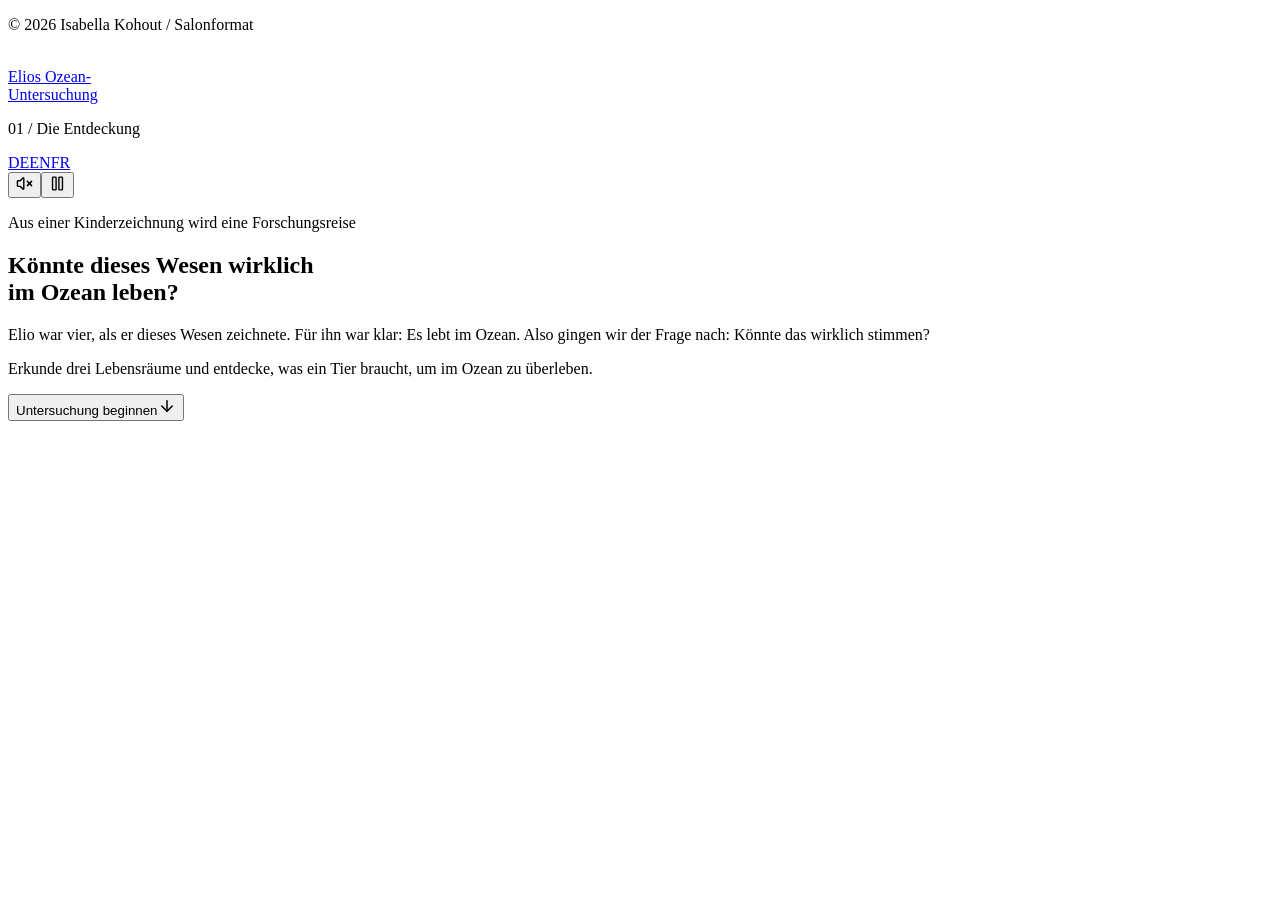
==== index.html @ 42db7219 "Add reasoned final conclusion" ====
<!DOCTYPE html><html lang="en"><head><meta charSet="utf-8"/><meta name="viewport" content="width=device-width, initial-scale=1"/><link rel="stylesheet" href="/elios-ocean-investigation/_next/static/css/index.C4k5topN.css" data-rsc-css-href="/elios-ocean-investigation/_next/static/css/index.C4k5topN.css" data-precedence="vite-rsc/importer-resources"/><link rel="modulepreload" fetchPriority="low" href="/elios-ocean-investigation/_next/static/chunks/index-DNbH2ppD.js"/><script src="/elios-ocean-investigation/_next/static/chunks/rolldown-runtime-C60lm6uB.js" type="module" async=""></script><script src="/elios-ocean-investigation/_next/static/chunks/framework-D_rUT4EX.js" type="module" async=""></script><link rel="modulepreload" href="/elios-ocean-investigation/_next/static/chunks/layout-segment-context-B5vVI4EV.js" crossorigin=""/><link rel="modulepreload" href="/elios-ocean-investigation/_next/static/chunks/page-Drd3nKUj.js" crossorigin=""/><title>Could This Creature Live in the Ocean?</title><meta name="description" content="Elio was four when he drew this creature. He was certain it lived in the ocean. So we decided to investigate."/><script>Object.assign(((self[Symbol.for("vinext.navigationRuntime")]??={bootstrap:{routeManifest:null},functions:{}}).bootstrap.rsc??={rsc:[]}),{params:{},nav:{"pathname":"/","searchParams":[]}})</script><link rel="modulepreload" href="/elios-ocean-investigation/_next/static/chunks/index-DNbH2ppD.js" />
<link rel="preload" href="/elios-ocean-investigation/_next/static/_vinext_fonts/josefin-sans-0353fac798a2/josefin-sans-24e312f2.woff2" as="font" type="font/woff2" crossorigin />
<link rel="preload" href="/elios-ocean-investigation/_next/static/_vinext_fonts/della-respira-7c8670de87cb/della-respira-858b4288.woff2" as="font" type="font/woff2" crossorigin />
<style data-vinext-fonts>/* vietnamese */
@font-face {
  font-family: 'Josefin Sans';
  font-style: normal;
  font-weight: 100 700;
  font-display: swap;
  src: url(/elios-ocean-investigation/_next/static/_vinext_fonts/josefin-sans-0353fac798a2/josefin-sans-590cd2c4.woff2) format('woff2');
  unicode-range: U+0102-0103, U+0110-0111, U+0128-0129, U+0168-0169, U+01A0-01A1, U+01AF-01B0, U+0300-0301, U+0303-0304, U+0308-0309, U+0323, U+0329, U+1EA0-1EF9, U+20AB;
}
/* latin-ext */
@font-face {
  font-family: 'Josefin Sans';
  font-style: normal;
  font-weight: 100 700;
  font-display: swap;
  src: url(/elios-ocean-investigation/_next/static/_vinext_fonts/josefin-sans-0353fac798a2/josefin-sans-88411d2f.woff2) format('woff2');
  unicode-range: U+0100-02BA, U+02BD-02C5, U+02C7-02CC, U+02CE-02D7, U+02DD-02FF, U+0304, U+0308, U+0329, U+1D00-1DBF, U+1E00-1E9F, U+1EF2-1EFF, U+2020, U+20A0-20AB, U+20AD-20C0, U+2113, U+2C60-2C7F, U+A720-A7FF;
}
/* latin */
@font-face {
  font-family: 'Josefin Sans';
  font-style: normal;
  font-weight: 100 700;
  font-display: swap;
  src: url(/elios-ocean-investigation/_next/static/_vinext_fonts/josefin-sans-0353fac798a2/josefin-sans-24e312f2.woff2) format('woff2');
  unicode-range: U+0000-00FF, U+0131, U+0152-0153, U+02BB-02BC, U+02C6, U+02DA, U+02DC, U+0304, U+0308, U+0329, U+2000-206F, U+20AC, U+2122, U+2191, U+2193, U+2212, U+2215, U+FEFF, U+FFFD;
}

@font-face {
  font-family: 'Josefin Sans Fallback';
  src: local("Arial");
  ascent-override: 73.32%;
  descent-override: 24.44%;
  line-gap-override: 0.00%;
  size-adjust: 102.29%;
}

.__font_josefin_sans_0m8793e { font-family: 'Josefin Sans', 'Josefin Sans Fallback'; font-style: normal; }

.__variable_josefin_sans_0m8793e { --font-josefin: 'Josefin Sans', 'Josefin Sans Fallback'; }

/* latin */
@font-face {
  font-family: 'Della Respira';
  font-style: normal;
  font-weight: 400;
  font-display: swap;
  src: url(/elios-ocean-investigation/_next/static/_vinext_fonts/della-respira-7c8670de87cb/della-respira-858b4288.woff2) format('woff2');
  unicode-range: U+0000-00FF, U+0131, U+0152-0153, U+02BB-02BC, U+02C6, U+02DA, U+02DC, U+0304, U+0308, U+0329, U+2000-206F, U+20AC, U+2122, U+2191, U+2193, U+2212, U+2215, U+FEFF, U+FFFD;
}

@font-face {
  font-family: 'Della Respira Fallback';
  src: local("Times New Roman");
  ascent-override: 99.13%;
  descent-override: 27.40%;
  line-gap-override: 0.00%;
  size-adjust: 108.17%;
}

.__font_della_respira_10ckjmp { font-family: 'Della Respira', 'Della Respira Fallback'; font-weight: 400; font-style: normal; }

.__variable_della_respira_10ckjmp { --font-della: 'Della Respira', 'Della Respira Fallback'; }
</style>
</head><body class="__variable_josefin_sans_0m8793e __variable_della_respira_10ckjmp antialiased"><main class="experience "><p class="copyright-mark">© 2026 Isabella Kohout / Salonformat</p><section class="ocean-stage" aria-labelledby="hero-title"><div class="collage-layer collage-surface" aria-hidden="true"></div><div class="ocean-image" aria-hidden="true" style="transform:scale(1.08) translate3d(0px, 0px, 0);filter:brightness(1) saturate(1)"></div><div class="water-light" aria-hidden="true" style="opacity:0.52"></div><div class="deep-haze" aria-hidden="true"></div><img class="fauna-layer" src="/elios-ocean-investigation/fauna-background.png" alt="" aria-hidden="true" style="transform:translate3d(0px,0px,0) scale(1.04)"/><img class="fish-layer " src="/elios-ocean-investigation/fish-midground.png" alt="" aria-hidden="true" style="transform:translate3d(0px,0px,0) scale(1)"/><img class="flora-layer" src="/elios-ocean-investigation/flora-foreground.png" alt="" aria-hidden="true" style="transform:translate3d(0px,0px,0) scale(1.07)"/><div class="particles" aria-hidden="true"><i style="left:11%;width:2px;height:2px;animation-delay:0s;animation-duration:9s"></i><i style="left:48%;width:3.4px;height:3.4px;animation-delay:-1.7s;animation-duration:10.55s"></i><i style="left:85%;width:4.8px;height:4.8px;animation-delay:-3.4s;animation-duration:12.1s"></i><i style="left:22%;width:6.199999999999999px;height:6.199999999999999px;animation-delay:-5.1s;animation-duration:13.65s"></i><i style="left:59%;width:7.6px;height:7.6px;animation-delay:-6.8s;animation-duration:15.2s"></i><i style="left:96%;width:2px;height:2px;animation-delay:-8.5s;animation-duration:16.75s"></i><i style="left:33%;width:3.4px;height:3.4px;animation-delay:-10.2s;animation-duration:18.3s"></i><i style="left:70%;width:4.8px;height:4.8px;animation-delay:-11.9s;animation-duration:9s"></i><i style="left:7%;width:6.199999999999999px;height:6.199999999999999px;animation-delay:-13.6s;animation-duration:10.55s"></i><i style="left:44%;width:7.6px;height:7.6px;animation-delay:-1.299999999999999s;animation-duration:12.1s"></i><i style="left:81%;width:2px;height:2px;animation-delay:-3s;animation-duration:13.65s"></i><i style="left:18%;width:3.4px;height:3.4px;animation-delay:-4.699999999999999s;animation-duration:15.2s"></i><i style="left:55%;width:4.8px;height:4.8px;animation-delay:-6.399999999999999s;animation-duration:16.75s"></i><i style="left:92%;width:6.199999999999999px;height:6.199999999999999px;animation-delay:-8.099999999999998s;animation-duration:18.3s"></i><i style="left:29%;width:7.6px;height:7.6px;animation-delay:-9.8s;animation-duration:9s"></i><i style="left:66%;width:2px;height:2px;animation-delay:-11.5s;animation-duration:10.55s"></i><i style="left:3%;width:3.4px;height:3.4px;animation-delay:-13.2s;animation-duration:12.1s"></i><i style="left:40%;width:4.8px;height:4.8px;animation-delay:-0.8999999999999986s;animation-duration:13.65s"></i><i style="left:77%;width:6.199999999999999px;height:6.199999999999999px;animation-delay:-2.599999999999998s;animation-duration:15.2s"></i><i style="left:14%;width:7.6px;height:7.6px;animation-delay:-4.299999999999997s;animation-duration:16.75s"></i><i style="left:51%;width:2px;height:2px;animation-delay:-6s;animation-duration:18.3s"></i><i style="left:88%;width:3.4px;height:3.4px;animation-delay:-7.699999999999996s;animation-duration:9s"></i><i style="left:25%;width:4.8px;height:4.8px;animation-delay:-9.399999999999999s;animation-duration:10.55s"></i><i style="left:62%;width:6.199999999999999px;height:6.199999999999999px;animation-delay:-11.100000000000001s;animation-duration:12.1s"></i><i style="left:99%;width:7.6px;height:7.6px;animation-delay:-12.799999999999997s;animation-duration:13.65s"></i><i style="left:36%;width:2px;height:2px;animation-delay:-0.5s;animation-duration:15.2s"></i><i style="left:73%;width:3.4px;height:3.4px;animation-delay:-2.1999999999999957s;animation-duration:16.75s"></i><i style="left:10%;width:4.8px;height:4.8px;animation-delay:-3.8999999999999986s;animation-duration:18.3s"></i><i style="left:47%;width:6.199999999999999px;height:6.199999999999999px;animation-delay:-5.600000000000001s;animation-duration:9s"></i><i style="left:84%;width:7.6px;height:7.6px;animation-delay:-7.299999999999997s;animation-duration:10.55s"></i><i style="left:21%;width:2px;height:2px;animation-delay:-9s;animation-duration:12.1s"></i><i style="left:58%;width:3.4px;height:3.4px;animation-delay:-10.699999999999996s;animation-duration:13.65s"></i><i style="left:95%;width:4.8px;height:4.8px;animation-delay:-12.399999999999999s;animation-duration:15.2s"></i><i style="left:32%;width:6.199999999999999px;height:6.199999999999999px;animation-delay:-0.10000000000000142s;animation-duration:16.75s"></i><i style="left:69%;width:7.6px;height:7.6px;animation-delay:-1.7999999999999972s;animation-duration:18.3s"></i><i style="left:6%;width:2px;height:2px;animation-delay:-3.5s;animation-duration:9s"></i><i style="left:43%;width:3.4px;height:3.4px;animation-delay:-5.199999999999996s;animation-duration:10.55s"></i><i style="left:80%;width:4.8px;height:4.8px;animation-delay:-6.899999999999999s;animation-duration:12.1s"></i><i style="left:17%;width:6.199999999999999px;height:6.199999999999999px;animation-delay:-8.599999999999994s;animation-duration:13.65s"></i><i style="left:54%;width:7.6px;height:7.6px;animation-delay:-10.299999999999997s;animation-duration:15.2s"></i><i style="left:91%;width:2px;height:2px;animation-delay:-12s;animation-duration:16.75s"></i><i style="left:28%;width:3.4px;height:3.4px;animation-delay:-13.700000000000003s;animation-duration:18.3s"></i><i style="left:65%;width:4.8px;height:4.8px;animation-delay:-1.3999999999999915s;animation-duration:9s"></i><i style="left:2%;width:6.199999999999999px;height:6.199999999999999px;animation-delay:-3.0999999999999943s;animation-duration:10.55s"></i><i style="left:39%;width:7.6px;height:7.6px;animation-delay:-4.799999999999997s;animation-duration:12.1s"></i><i style="left:76%;width:2px;height:2px;animation-delay:-6.5s;animation-duration:13.65s"></i></div><header class="site-header"><a class="wordmark" href="#beginning" aria-label="Elios Ozean-Untersuchung — Anfang"><span class="wordmark-dot"></span><span>Elios Ozean-<br/>Untersuchung</span></a><p class="chapter">01 / <!-- -->Die Entdeckung</p><div class="controls" aria-label="Steuerung"><nav class="language-switcher" aria-label="Language / Sprache / Langue"><a class="active" href="/elios-ocean-investigation/de" aria-current="page">DE</a><a class="" href="/elios-ocean-investigation/en">EN</a><a class="" href="/elios-ocean-investigation/fr">FR</a></nav><button type="button" aria-label="Klang einschalten"><svg xmlns="http://www.w3.org/2000/svg" width="17" height="17" viewBox="0 0 24 24" fill="none" stroke="currentColor" stroke-width="2" stroke-linecap="round" stroke-linejoin="round" class="lucide lucide-volume-x" aria-hidden="true"><path d="M11 4.702a.705.705 0 0 0-1.203-.498L6.413 7.587A1.4 1.4 0 0 1 5.416 8H3a1 1 0 0 0-1 1v6a1 1 0 0 0 1 1h2.416a1.4 1.4 0 0 1 .997.413l3.383 3.384A.705.705 0 0 0 11 19.298z"></path><line x1="22" x2="16" y1="9" y2="15"></line><line x1="16" x2="22" y1="9" y2="15"></line></svg></button><button type="button" aria-label="Animation pausieren"><svg xmlns="http://www.w3.org/2000/svg" width="17" height="17" viewBox="0 0 24 24" fill="none" stroke="currentColor" stroke-width="2" stroke-linecap="round" stroke-linejoin="round" class="lucide lucide-pause" aria-hidden="true"><rect x="14" y="3" width="5" height="18" rx="1"></rect><rect x="5" y="3" width="5" height="18" rx="1"></rect></svg></button></div></header><div id="beginning" class="hero-copy"><p class="eyebrow">Aus einer Kinderzeichnung wird eine Forschungsreise</p><h1 id="hero-title">Könnte dieses Wesen wirklich<br/>im Ozean leben?</h1><p class="lead">Elio war vier, als er dieses Wesen zeichnete. Für ihn war klar: Es lebt im Ozean. Also gingen wir der Frage nach: Könnte das wirklich stimmen?</p><p class="journey-orientation">Erkunde drei Lebensräume und entdecke, was ein Tier braucht, um im Ozean zu überleben.</p></div><button class="descend" type="button"><span>Untersuchung beginnen</span><svg xmlns="http://www.w3.org/2000/svg" width="18" height="18" viewBox="0 0 24 24" fill="none" stroke="currentColor" stroke-width="2" stroke-linecap="round" stroke-linejoin="round" class="lucide lucide-arrow-down" aria-hidden="true"><path d="M12 5v14"></path><path d="m19 12-7 7-7-7"></path></svg></button></section><div class="creature-guide   " style="left:50%;top:49%;transform:translate(-50%,-50%) scale(1) rotate(0deg)"><div class="creature-glow" style="opacity:0.35" aria-hidden="true"></div><img class="creature" src="/elios-ocean-investigation/elios-wesen.png" alt="Elio’s orange-and-blue drawing of an imaginary creature" draggable="false"/><div class="creature-signals" aria-hidden="true"><i></i><i></i><i></i></div></div></main><script type="module" src="/elios-ocean-investigation/_next/static/chunks/index-DNbH2ppD.js" id="_R_" async=""></script><script>((self[Symbol.for("vinext.navigationRuntime")]??={bootstrap:{routeManifest:null},functions:{}}).bootstrap.rsc??={rsc:[]}).rsc.push("2:I[\"8c0f216c4604\",[],\"Children\",1]\n")</script><script>((self[Symbol.for("vinext.navigationRuntime")]??={bootstrap:{routeManifest:null},functions:{}}).bootstrap.rsc??={rsc:[]}).rsc.push("3:I[\"593f344dc510\",[],\"GlobalErrorBoundary\",1]\n")</script><script>((self[Symbol.for("vinext.navigationRuntime")]??={bootstrap:{routeManifest:null},functions:{}}).bootstrap.rsc??={rsc:[]}).rsc.push("4:I[\"0b874ad30386\",[],\"default\",1]\n")</script><script>((self[Symbol.for("vinext.navigationRuntime")]??={bootstrap:{routeManifest:null},functions:{}}).bootstrap.rsc??={rsc:[]}).rsc.push("5:I[\"593f344dc510\",[],\"ErrorBoundary\",1]\n")</script><script>((self[Symbol.for("vinext.navigationRuntime")]??={bootstrap:{routeManifest:null},functions:{}}).bootstrap.rsc??={rsc:[]}).rsc.push("6:I[\"15c18cfaeeff\",[],\"LayoutSegmentProvider\",1]\n")</script><script>((self[Symbol.for("vinext.navigationRuntime")]??={bootstrap:{routeManifest:null},functions:{}}).bootstrap.rsc??={rsc:[]}).rsc.push("7:I[\"8c0f216c4604\",[],\"Slot\",1]\n")</script><script>((self[Symbol.for("vinext.navigationRuntime")]??={bootstrap:{routeManifest:null},functions:{}}).bootstrap.rsc??={rsc:[]}).rsc.push("8:I[\"593f344dc510\",[],\"NotFoundBoundary\",1]\n")</script><script>((self[Symbol.for("vinext.navigationRuntime")]??={bootstrap:{routeManifest:null},functions:{}}).bootstrap.rsc??={rsc:[]}).rsc.push("9:I[\"9276801271d6\",[],\"AppRouterScrollTarget\",1]\n")</script><script>((self[Symbol.for("vinext.navigationRuntime")]??={bootstrap:{routeManifest:null},functions:{}}).bootstrap.rsc??={rsc:[]}).rsc.push("a:I[\"593f344dc510\",[],\"RedirectBoundary\",1]\n")</script><script>((self[Symbol.for("vinext.navigationRuntime")]??={bootstrap:{routeManifest:null},functions:{}}).bootstrap.rsc??={rsc:[]}).rsc.push(":HL[\"/elios-ocean-investigation/_next/static/css/index.C4k5topN.css\",\"style\"     ]\n")</script><script>((self[Symbol.for("vinext.navigationRuntime")]??={bootstrap:{routeManifest:null},functions:{}}).bootstrap.rsc??={rsc:[]}).rsc.push("0:{\"page:/\":\"$L1\",\"layout:/\":[[[\"$\",\"link\",\"css:/_next/static/css/index.C4k5topN.css\",{\"rel\":\"stylesheet\",\"precedence\":\"vite-rsc/importer-resources\",\"href\":\"/elios-ocean-investigation/_next/static/css/index.C4k5topN.css\",\"data-rsc-css-href\":\"/elios-ocean-investigation/_next/static/css/index.C4k5topN.css\"}],\"$undefined\"],[\"$\",\"html\",null,{\"lang\":\"en\",\"children\":[\"$\",\"body\",null,{\"className\":\"__variable_josefin_sans_0m8793e __variable_della_respira_10ckjmp antialiased\",\"children\":[\"$\",\"$L2\",null,{}]}]}]],\"route:/\":[[[\"$\",\"meta\",null,{\"charSet\":\"utf-8\"}],[[\"$\",\"title\",\"0\",{\"children\":\"Could This Creature Live in the Ocean?\"}],[\"$\",\"meta\",\"1\",{\"name\":\"description\",\"content\":\"Elio was four when he drew this creature. He was certain it lived in the ocean. So we decided to investigate.\"}]],[[\"$\",\"meta\",\"0\",{\"name\":\"viewport\",\"content\":\"width=device-width, initial-scale=1\"}]]],[\"$\",\"$L3\",null,{\"fallback\":\"$4\",\"children\":[\"$\",\"$L5\",null,{\"fallback\":\"$4\",\"children\":[\"$\",\"$L6\",null,{\"providerId\":\"layout:/\",\"segmentMap\":{\"children\":[]},\"children\":[\"$\",\"$L7\",null,{\"id\":\"layout:/\",\"parallelSlots\":\"$undefined\",\"children\":[\"$\",\"$L8\",null,{\"resetKey\":\"\",\"fallback\":[[\"$\",\"title\",null,{\"children\":\"404: This page could not be found.\"}],[\"$\",\"div\",null,{\"style\":{\"fontFamily\":\"system-ui,\\\"Segoe UI\\\",Roboto,Helvetica,Arial,sans-serif,\\\"Apple Color Emoji\\\",\\\"Segoe UI Emoji\\\"\",\"height\":\"100vh\",\"textAlign\":\"center\",\"display\":\"flex\",\"flexDirection\":\"column\",\"alignItems\":\"center\",\"justifyContent\":\"center\"},\"children\":[\"$\",\"div\",null,{\"children\":[[\"$\",\"style\",null,{\"dangerouslySetInnerHTML\":{\"__html\":\"body{color:#000;background:#fff;margin:0}.next-error-h1{border-right:1px solid rgba(0,0,0,.3)}@media (prefers-color-scheme:dark){body{color:#fff;background:#000}.next-error-h1{border-right:1px solid rgba(255,255,255,.3)}}\"}}],[\"$\",\"h1\",null,{\"className\":\"next-error-h1\",\"style\":{\"display\":\"inline-block\",\"margin\":\"0 20px 0 0\",\"padding\":\"0 23px 0 0\",\"fontSize\":24,\"fontWeight\":500,\"verticalAlign\":\"top\",\"lineHeight\":\"49px\"},\"children\":404}],[\"$\",\"div\",null,{\"style\":{\"display\":\"inline-block\"},\"children\":[\"$\",\"h2\",null,{\"style\":{\"fontSize\":14,\"fontWeight\":400,\"lineHeight\":\"49px\",\"margin\":0},\"children\":\"This page could not be found.\"}]}]]}]}]],\"children\":[\"$\",\"$L9\",null,{\"children\":[\"$\",\"$La\",null,{\"children\":[[\"$\",\"$L6\",null,{\"providerId\":\"page:/\",\"segmentMap\":{\"children\":[\"__PAGE__\"]},\"children\":[\"$\",\"$L7\",null,{\"id\":\"page:/\"}]}],null]}]}]}]}]}]}]}],null,null],\"__route\":\"route:/\",\"__interceptionContext\":null,\"__layoutIds\":[\"layout:/\"],\"__rootLayout\":\"/\",\"__bfcacheSegmentIdentities\":{\"layout:/\":\"[\\\"layout\\\",\\\"layout:/\\\",\\\"root-boundary:/\\\",\\\"\\\"]\",\"page:/\":\"[\\\"page\\\",\\\"page:/\\\",\\\"root-boundary:/\\\",\\\"\\\"]\"},\"__srcPage\":[\"page\"],\"__layoutFlags\":{\"layout:/\":\"s\"},\"__artifactCompatibility\":{\"schemaVersion\":1,\"graphVersion\":\"app-route-graph:1177fd80f83fa7b0\",\"deploymentVersion\":\"3a89ea40-049e-4416-bb36-db26fe42992a\",\"appElementsSchemaVersion\":1,\"rscPayloadSchemaVersion\":1,\"rootBoundaryId\":\"/\",\"renderEpoch\":null},\"__dynamicStaleTime\":0}\n")</script><script>((self[Symbol.for("vinext.navigationRuntime")]??={bootstrap:{routeManifest:null},functions:{}}).bootstrap.rsc??={rsc:[]}).rsc.push("b:I[\"6efdf509a785\",[],\"default\",1]\n")</script><script>((self[Symbol.for("vinext.navigationRuntime")]??={bootstrap:{routeManifest:null},functions:{}}).bootstrap.rsc??={rsc:[]}).rsc.push("1:[\"$\",\"$Lb\",null,{\"params\":\"$@c\",\"searchParams\":\"$@d\"}]\n")</script><script>((self[Symbol.for("vinext.navigationRuntime")]??={bootstrap:{routeManifest:null},functions:{}}).bootstrap.rsc??={rsc:[]}).rsc.push("c:{}\n")</script><script>((self[Symbol.for("vinext.navigationRuntime")]??={bootstrap:{routeManifest:null},functions:{}}).bootstrap.rsc??={rsc:[]}).rsc.push("d:{}\n")</script><script>Object.assign(((self[Symbol.for("vinext.navigationRuntime")]??={bootstrap:{routeManifest:null},functions:{}}).bootstrap.rsc??={rsc:[]}),{"initialCacheKind":"dynamic","dynamicStaleTimeSeconds":0});((self[Symbol.for("vinext.navigationRuntime")]??={bootstrap:{routeManifest:null},functions:{}}).bootstrap.rsc??={rsc:[]}).done=true</script></body></html>
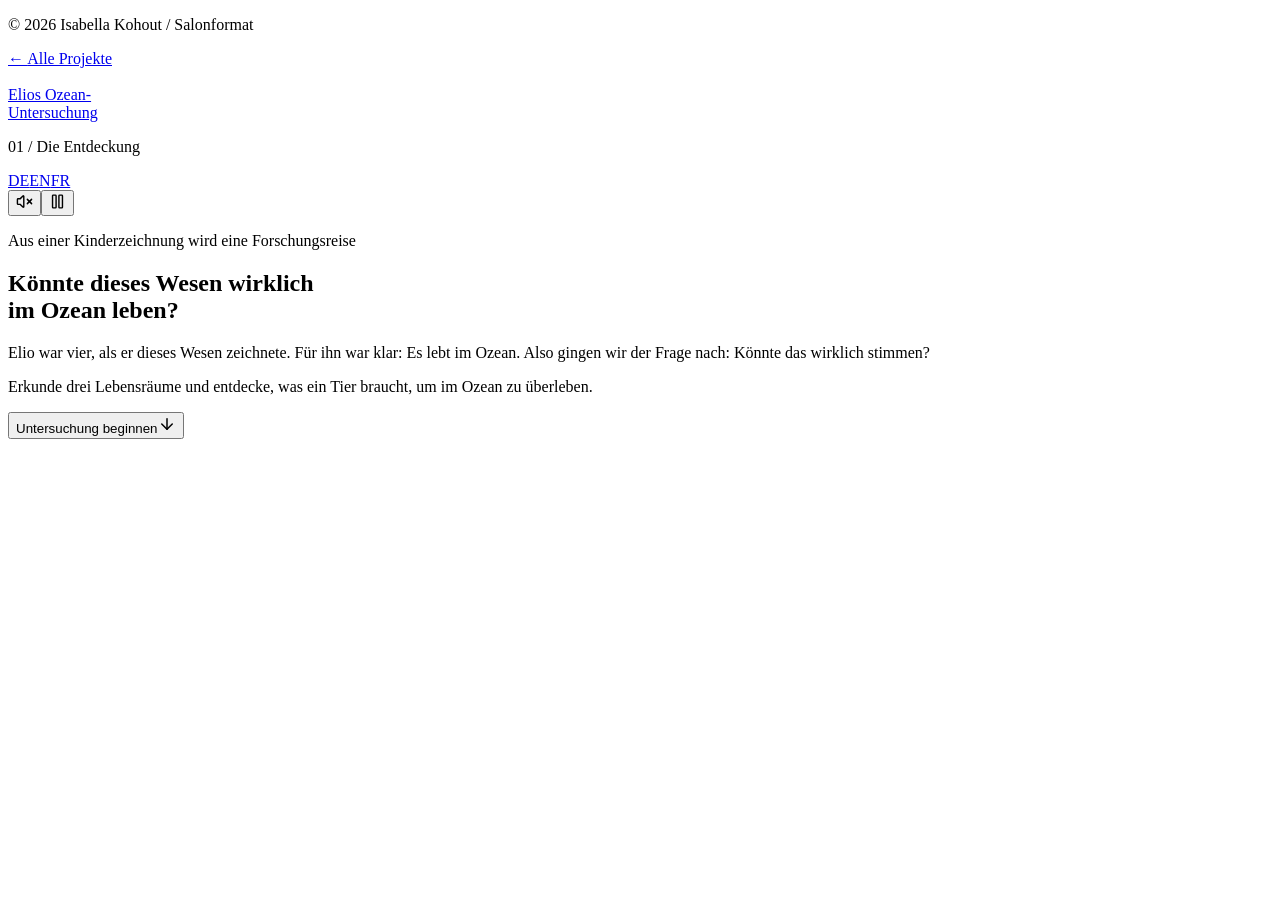
==== commit a2d53492: "Add persistent portfolio navigation" ====
--- a/index.html
+++ b/index.html
@@ -1,4 +1,4 @@
-<!DOCTYPE html><html lang="en"><head><meta charSet="utf-8"/><meta name="viewport" content="width=device-width, initial-scale=1"/><link rel="stylesheet" href="/elios-ocean-investigation/_next/static/css/index.C4k5topN.css" data-rsc-css-href="/elios-ocean-investigation/_next/static/css/index.C4k5topN.css" data-precedence="vite-rsc/importer-resources"/><link rel="modulepreload" fetchPriority="low" href="/elios-ocean-investigation/_next/static/chunks/index-DNbH2ppD.js"/><script src="/elios-ocean-investigation/_next/static/chunks/rolldown-runtime-C60lm6uB.js" type="module" async=""></script><script src="/elios-ocean-investigation/_next/static/chunks/framework-D_rUT4EX.js" type="module" async=""></script><link rel="modulepreload" href="/elios-ocean-investigation/_next/static/chunks/layout-segment-context-B5vVI4EV.js" crossorigin=""/><link rel="modulepreload" href="/elios-ocean-investigation/_next/static/chunks/page-Drd3nKUj.js" crossorigin=""/><title>Could This Creature Live in the Ocean?</title><meta name="description" content="Elio was four when he drew this creature. He was certain it lived in the ocean. So we decided to investigate."/><script>Object.assign(((self[Symbol.for("vinext.navigationRuntime")]??={bootstrap:{routeManifest:null},functions:{}}).bootstrap.rsc??={rsc:[]}),{params:{},nav:{"pathname":"/","searchParams":[]}})</script><link rel="modulepreload" href="/elios-ocean-investigation/_next/static/chunks/index-DNbH2ppD.js" />
+<!DOCTYPE html><html lang="en"><head><meta charSet="utf-8"/><meta name="viewport" content="width=device-width, initial-scale=1"/><link rel="stylesheet" href="/elios-ocean-investigation/_next/static/css/index.og6SyIz_.css" data-rsc-css-href="/elios-ocean-investigation/_next/static/css/index.og6SyIz_.css" data-precedence="vite-rsc/importer-resources"/><link rel="modulepreload" fetchPriority="low" href="/elios-ocean-investigation/_next/static/chunks/index-_ynfSBqu.js"/><script src="/elios-ocean-investigation/_next/static/chunks/rolldown-runtime-C60lm6uB.js" type="module" async=""></script><script src="/elios-ocean-investigation/_next/static/chunks/framework-D_rUT4EX.js" type="module" async=""></script><link rel="modulepreload" href="/elios-ocean-investigation/_next/static/chunks/layout-segment-context-woOp5SZm.js" crossorigin=""/><link rel="modulepreload" href="/elios-ocean-investigation/_next/static/chunks/page-C5oMoBGK.js" crossorigin=""/><title>Could This Creature Live in the Ocean?</title><meta name="description" content="Elio was four when he drew this creature. He was certain it lived in the ocean. So we decided to investigate."/><script>Object.assign(((self[Symbol.for("vinext.navigationRuntime")]??={bootstrap:{routeManifest:null},functions:{}}).bootstrap.rsc??={rsc:[]}),{params:{},nav:{"pathname":"/","searchParams":[]}})</script><link rel="modulepreload" href="/elios-ocean-investigation/_next/static/chunks/index-_ynfSBqu.js" />
 <link rel="preload" href="/elios-ocean-investigation/_next/static/_vinext_fonts/josefin-sans-0353fac798a2/josefin-sans-24e312f2.woff2" as="font" type="font/woff2" crossorigin />
 <link rel="preload" href="/elios-ocean-investigation/_next/static/_vinext_fonts/della-respira-7c8670de87cb/della-respira-858b4288.woff2" as="font" type="font/woff2" crossorigin />
 <style data-vinext-fonts>/* vietnamese */
@@ -65,4 +65,4 @@
 
 .__variable_della_respira_10ckjmp { --font-della: 'Della Respira', 'Della Respira Fallback'; }
 </style>
-</head><body class="__variable_josefin_sans_0m8793e __variable_della_respira_10ckjmp antialiased"><main class="experience "><p class="copyright-mark">© 2026 Isabella Kohout / Salonformat</p><section class="ocean-stage" aria-labelledby="hero-title"><div class="collage-layer collage-surface" aria-hidden="true"></div><div class="ocean-image" aria-hidden="true" style="transform:scale(1.08) translate3d(0px, 0px, 0);filter:brightness(1) saturate(1)"></div><div class="water-light" aria-hidden="true" style="opacity:0.52"></div><div class="deep-haze" aria-hidden="true"></div><img class="fauna-layer" src="/elios-ocean-investigation/fauna-background.png" alt="" aria-hidden="true" style="transform:translate3d(0px,0px,0) scale(1.04)"/><img class="fish-layer " src="/elios-ocean-investigation/fish-midground.png" alt="" aria-hidden="true" style="transform:translate3d(0px,0px,0) scale(1)"/><img class="flora-layer" src="/elios-ocean-investigation/flora-foreground.png" alt="" aria-hidden="true" style="transform:translate3d(0px,0px,0) scale(1.07)"/><div class="particles" aria-hidden="true"><i style="left:11%;width:2px;height:2px;animation-delay:0s;animation-duration:9s"></i><i style="left:48%;width:3.4px;height:3.4px;animation-delay:-1.7s;animation-duration:10.55s"></i><i style="left:85%;width:4.8px;height:4.8px;animation-delay:-3.4s;animation-duration:12.1s"></i><i style="left:22%;width:6.199999999999999px;height:6.199999999999999px;animation-delay:-5.1s;animation-duration:13.65s"></i><i style="left:59%;width:7.6px;height:7.6px;animation-delay:-6.8s;animation-duration:15.2s"></i><i style="left:96%;width:2px;height:2px;animation-delay:-8.5s;animation-duration:16.75s"></i><i style="left:33%;width:3.4px;height:3.4px;animation-delay:-10.2s;animation-duration:18.3s"></i><i style="left:70%;width:4.8px;height:4.8px;animation-delay:-11.9s;animation-duration:9s"></i><i style="left:7%;width:6.199999999999999px;height:6.199999999999999px;animation-delay:-13.6s;animation-duration:10.55s"></i><i style="left:44%;width:7.6px;height:7.6px;animation-delay:-1.299999999999999s;animation-duration:12.1s"></i><i style="left:81%;width:2px;height:2px;animation-delay:-3s;animation-duration:13.65s"></i><i style="left:18%;width:3.4px;height:3.4px;animation-delay:-4.699999999999999s;animation-duration:15.2s"></i><i style="left:55%;width:4.8px;height:4.8px;animation-delay:-6.399999999999999s;animation-duration:16.75s"></i><i style="left:92%;width:6.199999999999999px;height:6.199999999999999px;animation-delay:-8.099999999999998s;animation-duration:18.3s"></i><i style="left:29%;width:7.6px;height:7.6px;animation-delay:-9.8s;animation-duration:9s"></i><i style="left:66%;width:2px;height:2px;animation-delay:-11.5s;animation-duration:10.55s"></i><i style="left:3%;width:3.4px;height:3.4px;animation-delay:-13.2s;animation-duration:12.1s"></i><i style="left:40%;width:4.8px;height:4.8px;animation-delay:-0.8999999999999986s;animation-duration:13.65s"></i><i style="left:77%;width:6.199999999999999px;height:6.199999999999999px;animation-delay:-2.599999999999998s;animation-duration:15.2s"></i><i style="left:14%;width:7.6px;height:7.6px;animation-delay:-4.299999999999997s;animation-duration:16.75s"></i><i style="left:51%;width:2px;height:2px;animation-delay:-6s;animation-duration:18.3s"></i><i style="left:88%;width:3.4px;height:3.4px;animation-delay:-7.699999999999996s;animation-duration:9s"></i><i style="left:25%;width:4.8px;height:4.8px;animation-delay:-9.399999999999999s;animation-duration:10.55s"></i><i style="left:62%;width:6.199999999999999px;height:6.199999999999999px;animation-delay:-11.100000000000001s;animation-duration:12.1s"></i><i style="left:99%;width:7.6px;height:7.6px;animation-delay:-12.799999999999997s;animation-duration:13.65s"></i><i style="left:36%;width:2px;height:2px;animation-delay:-0.5s;animation-duration:15.2s"></i><i style="left:73%;width:3.4px;height:3.4px;animation-delay:-2.1999999999999957s;animation-duration:16.75s"></i><i style="left:10%;width:4.8px;height:4.8px;animation-delay:-3.8999999999999986s;animation-duration:18.3s"></i><i style="left:47%;width:6.199999999999999px;height:6.199999999999999px;animation-delay:-5.600000000000001s;animation-duration:9s"></i><i style="left:84%;width:7.6px;height:7.6px;animation-delay:-7.299999999999997s;animation-duration:10.55s"></i><i style="left:21%;width:2px;height:2px;animation-delay:-9s;animation-duration:12.1s"></i><i style="left:58%;width:3.4px;height:3.4px;animation-delay:-10.699999999999996s;animation-duration:13.65s"></i><i style="left:95%;width:4.8px;height:4.8px;animation-delay:-12.399999999999999s;animation-duration:15.2s"></i><i style="left:32%;width:6.199999999999999px;height:6.199999999999999px;animation-delay:-0.10000000000000142s;animation-duration:16.75s"></i><i style="left:69%;width:7.6px;height:7.6px;animation-delay:-1.7999999999999972s;animation-duration:18.3s"></i><i style="left:6%;width:2px;height:2px;animation-delay:-3.5s;animation-duration:9s"></i><i style="left:43%;width:3.4px;height:3.4px;animation-delay:-5.199999999999996s;animation-duration:10.55s"></i><i style="left:80%;width:4.8px;height:4.8px;animation-delay:-6.899999999999999s;animation-duration:12.1s"></i><i style="left:17%;width:6.199999999999999px;height:6.199999999999999px;animation-delay:-8.599999999999994s;animation-duration:13.65s"></i><i style="left:54%;width:7.6px;height:7.6px;animation-delay:-10.299999999999997s;animation-duration:15.2s"></i><i style="left:91%;width:2px;height:2px;animation-delay:-12s;animation-duration:16.75s"></i><i style="left:28%;width:3.4px;height:3.4px;animation-delay:-13.700000000000003s;animation-duration:18.3s"></i><i style="left:65%;width:4.8px;height:4.8px;animation-delay:-1.3999999999999915s;animation-duration:9s"></i><i style="left:2%;width:6.199999999999999px;height:6.199999999999999px;animation-delay:-3.0999999999999943s;animation-duration:10.55s"></i><i style="left:39%;width:7.6px;height:7.6px;animation-delay:-4.799999999999997s;animation-duration:12.1s"></i><i style="left:76%;width:2px;height:2px;animation-delay:-6.5s;animation-duration:13.65s"></i></div><header class="site-header"><a class="wordmark" href="#beginning" aria-label="Elios Ozean-Untersuchung — Anfang"><span class="wordmark-dot"></span><span>Elios Ozean-<br/>Untersuchung</span></a><p class="chapter">01 / <!-- -->Die Entdeckung</p><div class="controls" aria-label="Steuerung"><nav class="language-switcher" aria-label="Language / Sprache / Langue"><a class="active" href="/elios-ocean-investigation/de" aria-current="page">DE</a><a class="" href="/elios-ocean-investigation/en">EN</a><a class="" href="/elios-ocean-investigation/fr">FR</a></nav><button type="button" aria-label="Klang einschalten"><svg xmlns="http://www.w3.org/2000/svg" width="17" height="17" viewBox="0 0 24 24" fill="none" stroke="currentColor" stroke-width="2" stroke-linecap="round" stroke-linejoin="round" class="lucide lucide-volume-x" aria-hidden="true"><path d="M11 4.702a.705.705 0 0 0-1.203-.498L6.413 7.587A1.4 1.4 0 0 1 5.416 8H3a1 1 0 0 0-1 1v6a1 1 0 0 0 1 1h2.416a1.4 1.4 0 0 1 .997.413l3.383 3.384A.705.705 0 0 0 11 19.298z"></path><line x1="22" x2="16" y1="9" y2="15"></line><line x1="16" x2="22" y1="9" y2="15"></line></svg></button><button type="button" aria-label="Animation pausieren"><svg xmlns="http://www.w3.org/2000/svg" width="17" height="17" viewBox="0 0 24 24" fill="none" stroke="currentColor" stroke-width="2" stroke-linecap="round" stroke-linejoin="round" class="lucide lucide-pause" aria-hidden="true"><rect x="14" y="3" width="5" height="18" rx="1"></rect><rect x="5" y="3" width="5" height="18" rx="1"></rect></svg></button></div></header><div id="beginning" class="hero-copy"><p class="eyebrow">Aus einer Kinderzeichnung wird eine Forschungsreise</p><h1 id="hero-title">Könnte dieses Wesen wirklich<br/>im Ozean leben?</h1><p class="lead">Elio war vier, als er dieses Wesen zeichnete. Für ihn war klar: Es lebt im Ozean. Also gingen wir der Frage nach: Könnte das wirklich stimmen?</p><p class="journey-orientation">Erkunde drei Lebensräume und entdecke, was ein Tier braucht, um im Ozean zu überleben.</p></div><button class="descend" type="button"><span>Untersuchung beginnen</span><svg xmlns="http://www.w3.org/2000/svg" width="18" height="18" viewBox="0 0 24 24" fill="none" stroke="currentColor" stroke-width="2" stroke-linecap="round" stroke-linejoin="round" class="lucide lucide-arrow-down" aria-hidden="true"><path d="M12 5v14"></path><path d="m19 12-7 7-7-7"></path></svg></button></section><div class="creature-guide   " style="left:50%;top:49%;transform:translate(-50%,-50%) scale(1) rotate(0deg)"><div class="creature-glow" style="opacity:0.35" aria-hidden="true"></div><img class="creature" src="/elios-ocean-investigation/elios-wesen.png" alt="Elio’s orange-and-blue drawing of an imaginary creature" draggable="false"/><div class="creature-signals" aria-hidden="true"><i></i><i></i><i></i></div></div></main><script type="module" src="/elios-ocean-investigation/_next/static/chunks/index-DNbH2ppD.js" id="_R_" async=""></script><script>((self[Symbol.for("vinext.navigationRuntime")]??={bootstrap:{routeManifest:null},functions:{}}).bootstrap.rsc??={rsc:[]}).rsc.push("2:I[\"8c0f216c4604\",[],\"Children\",1]\n")</script><script>((self[Symbol.for("vinext.navigationRuntime")]??={bootstrap:{routeManifest:null},functions:{}}).bootstrap.rsc??={rsc:[]}).rsc.push("3:I[\"593f344dc510\",[],\"GlobalErrorBoundary\",1]\n")</script><script>((self[Symbol.for("vinext.navigationRuntime")]??={bootstrap:{routeManifest:null},functions:{}}).bootstrap.rsc??={rsc:[]}).rsc.push("4:I[\"0b874ad30386\",[],\"default\",1]\n")</script><script>((self[Symbol.for("vinext.navigationRuntime")]??={bootstrap:{routeManifest:null},functions:{}}).bootstrap.rsc??={rsc:[]}).rsc.push("5:I[\"593f344dc510\",[],\"ErrorBoundary\",1]\n")</script><script>((self[Symbol.for("vinext.navigationRuntime")]??={bootstrap:{routeManifest:null},functions:{}}).bootstrap.rsc??={rsc:[]}).rsc.push("6:I[\"15c18cfaeeff\",[],\"LayoutSegmentProvider\",1]\n")</script><script>((self[Symbol.for("vinext.navigationRuntime")]??={bootstrap:{routeManifest:null},functions:{}}).bootstrap.rsc??={rsc:[]}).rsc.push("7:I[\"8c0f216c4604\",[],\"Slot\",1]\n")</script><script>((self[Symbol.for("vinext.navigationRuntime")]??={bootstrap:{routeManifest:null},functions:{}}).bootstrap.rsc??={rsc:[]}).rsc.push("8:I[\"593f344dc510\",[],\"NotFoundBoundary\",1]\n")</script><script>((self[Symbol.for("vinext.navigationRuntime")]??={bootstrap:{routeManifest:null},functions:{}}).bootstrap.rsc??={rsc:[]}).rsc.push("9:I[\"9276801271d6\",[],\"AppRouterScrollTarget\",1]\n")</script><script>((self[Symbol.for("vinext.navigationRuntime")]??={bootstrap:{routeManifest:null},functions:{}}).bootstrap.rsc??={rsc:[]}).rsc.push("a:I[\"593f344dc510\",[],\"RedirectBoundary\",1]\n")</script><script>((self[Symbol.for("vinext.navigationRuntime")]??={bootstrap:{routeManifest:null},functions:{}}).bootstrap.rsc??={rsc:[]}).rsc.push(":HL[\"/elios-ocean-investigation/_next/static/css/index.C4k5topN.css\",\"style\"     ]\n")</script><script>((self[Symbol.for("vinext.navigationRuntime")]??={bootstrap:{routeManifest:null},functions:{}}).bootstrap.rsc??={rsc:[]}).rsc.push("0:{\"page:/\":\"$L1\",\"layout:/\":[[[\"$\",\"link\",\"css:/_next/static/css/index.C4k5topN.css\",{\"rel\":\"stylesheet\",\"precedence\":\"vite-rsc/importer-resources\",\"href\":\"/elios-ocean-investigation/_next/static/css/index.C4k5topN.css\",\"data-rsc-css-href\":\"/elios-ocean-investigation/_next/static/css/index.C4k5topN.css\"}],\"$undefined\"],[\"$\",\"html\",null,{\"lang\":\"en\",\"children\":[\"$\",\"body\",null,{\"className\":\"__variable_josefin_sans_0m8793e __variable_della_respira_10ckjmp antialiased\",\"children\":[\"$\",\"$L2\",null,{}]}]}]],\"route:/\":[[[\"$\",\"meta\",null,{\"charSet\":\"utf-8\"}],[[\"$\",\"title\",\"0\",{\"children\":\"Could This Creature Live in the Ocean?\"}],[\"$\",\"meta\",\"1\",{\"name\":\"description\",\"content\":\"Elio was four when he drew this creature. He was certain it lived in the ocean. So we decided to investigate.\"}]],[[\"$\",\"meta\",\"0\",{\"name\":\"viewport\",\"content\":\"width=device-width, initial-scale=1\"}]]],[\"$\",\"$L3\",null,{\"fallback\":\"$4\",\"children\":[\"$\",\"$L5\",null,{\"fallback\":\"$4\",\"children\":[\"$\",\"$L6\",null,{\"providerId\":\"layout:/\",\"segmentMap\":{\"children\":[]},\"children\":[\"$\",\"$L7\",null,{\"id\":\"layout:/\",\"parallelSlots\":\"$undefined\",\"children\":[\"$\",\"$L8\",null,{\"resetKey\":\"\",\"fallback\":[[\"$\",\"title\",null,{\"children\":\"404: This page could not be found.\"}],[\"$\",\"div\",null,{\"style\":{\"fontFamily\":\"system-ui,\\\"Segoe UI\\\",Roboto,Helvetica,Arial,sans-serif,\\\"Apple Color Emoji\\\",\\\"Segoe UI Emoji\\\"\",\"height\":\"100vh\",\"textAlign\":\"center\",\"display\":\"flex\",\"flexDirection\":\"column\",\"alignItems\":\"center\",\"justifyContent\":\"center\"},\"children\":[\"$\",\"div\",null,{\"children\":[[\"$\",\"style\",null,{\"dangerouslySetInnerHTML\":{\"__html\":\"body{color:#000;background:#fff;margin:0}.next-error-h1{border-right:1px solid rgba(0,0,0,.3)}@media (prefers-color-scheme:dark){body{color:#fff;background:#000}.next-error-h1{border-right:1px solid rgba(255,255,255,.3)}}\"}}],[\"$\",\"h1\",null,{\"className\":\"next-error-h1\",\"style\":{\"display\":\"inline-block\",\"margin\":\"0 20px 0 0\",\"padding\":\"0 23px 0 0\",\"fontSize\":24,\"fontWeight\":500,\"verticalAlign\":\"top\",\"lineHeight\":\"49px\"},\"children\":404}],[\"$\",\"div\",null,{\"style\":{\"display\":\"inline-block\"},\"children\":[\"$\",\"h2\",null,{\"style\":{\"fontSize\":14,\"fontWeight\":400,\"lineHeight\":\"49px\",\"margin\":0},\"children\":\"This page could not be found.\"}]}]]}]}]],\"children\":[\"$\",\"$L9\",null,{\"children\":[\"$\",\"$La\",null,{\"children\":[[\"$\",\"$L6\",null,{\"providerId\":\"page:/\",\"segmentMap\":{\"children\":[\"__PAGE__\"]},\"children\":[\"$\",\"$L7\",null,{\"id\":\"page:/\"}]}],null]}]}]}]}]}]}]}],null,null],\"__route\":\"route:/\",\"__interceptionContext\":null,\"__layoutIds\":[\"layout:/\"],\"__rootLayout\":\"/\",\"__bfcacheSegmentIdentities\":{\"layout:/\":\"[\\\"layout\\\",\\\"layout:/\\\",\\\"root-boundary:/\\\",\\\"\\\"]\",\"page:/\":\"[\\\"page\\\",\\\"page:/\\\",\\\"root-boundary:/\\\",\\\"\\\"]\"},\"__srcPage\":[\"page\"],\"__layoutFlags\":{\"layout:/\":\"s\"},\"__artifactCompatibility\":{\"schemaVersion\":1,\"graphVersion\":\"app-route-graph:1177fd80f83fa7b0\",\"deploymentVersion\":\"3a89ea40-049e-4416-bb36-db26fe42992a\",\"appElementsSchemaVersion\":1,\"rscPayloadSchemaVersion\":1,\"rootBoundaryId\":\"/\",\"renderEpoch\":null},\"__dynamicStaleTime\":0}\n")</script><script>((self[Symbol.for("vinext.navigationRuntime")]??={bootstrap:{routeManifest:null},functions:{}}).bootstrap.rsc??={rsc:[]}).rsc.push("b:I[\"6efdf509a785\",[],\"default\",1]\n")</script><script>((self[Symbol.for("vinext.navigationRuntime")]??={bootstrap:{routeManifest:null},functions:{}}).bootstrap.rsc??={rsc:[]}).rsc.push("1:[\"$\",\"$Lb\",null,{\"params\":\"$@c\",\"searchParams\":\"$@d\"}]\n")</script><script>((self[Symbol.for("vinext.navigationRuntime")]??={bootstrap:{routeManifest:null},functions:{}}).bootstrap.rsc??={rsc:[]}).rsc.push("c:{}\n")</script><script>((self[Symbol.for("vinext.navigationRuntime")]??={bootstrap:{routeManifest:null},functions:{}}).bootstrap.rsc??={rsc:[]}).rsc.push("d:{}\n")</script><script>Object.assign(((self[Symbol.for("vinext.navigationRuntime")]??={bootstrap:{routeManifest:null},functions:{}}).bootstrap.rsc??={rsc:[]}),{"initialCacheKind":"dynamic","dynamicStaleTimeSeconds":0});((self[Symbol.for("vinext.navigationRuntime")]??={bootstrap:{routeManifest:null},functions:{}}).bootstrap.rsc??={rsc:[]}).done=true</script></body></html>+</head><body class="__variable_josefin_sans_0m8793e __variable_della_respira_10ckjmp antialiased"><main class="experience "><p class="copyright-mark">© 2026 Isabella Kohout / Salonformat</p><a class="portfolio-return" href="https://isabellakohout.eu/">← <!-- -->Alle Projekte</a><section class="ocean-stage" aria-labelledby="hero-title"><div class="collage-layer collage-surface" aria-hidden="true"></div><div class="ocean-image" aria-hidden="true" style="transform:scale(1.08) translate3d(0px, 0px, 0);filter:brightness(1) saturate(1)"></div><div class="water-light" aria-hidden="true" style="opacity:0.52"></div><div class="deep-haze" aria-hidden="true"></div><img class="fauna-layer" src="/elios-ocean-investigation/fauna-background.png" alt="" aria-hidden="true" style="transform:translate3d(0px,0px,0) scale(1.04)"/><img class="fish-layer " src="/elios-ocean-investigation/fish-midground.png" alt="" aria-hidden="true" style="transform:translate3d(0px,0px,0) scale(1)"/><img class="flora-layer" src="/elios-ocean-investigation/flora-foreground.png" alt="" aria-hidden="true" style="transform:translate3d(0px,0px,0) scale(1.07)"/><div class="particles" aria-hidden="true"><i style="left:11%;width:2px;height:2px;animation-delay:0s;animation-duration:9s"></i><i style="left:48%;width:3.4px;height:3.4px;animation-delay:-1.7s;animation-duration:10.55s"></i><i style="left:85%;width:4.8px;height:4.8px;animation-delay:-3.4s;animation-duration:12.1s"></i><i style="left:22%;width:6.199999999999999px;height:6.199999999999999px;animation-delay:-5.1s;animation-duration:13.65s"></i><i style="left:59%;width:7.6px;height:7.6px;animation-delay:-6.8s;animation-duration:15.2s"></i><i style="left:96%;width:2px;height:2px;animation-delay:-8.5s;animation-duration:16.75s"></i><i style="left:33%;width:3.4px;height:3.4px;animation-delay:-10.2s;animation-duration:18.3s"></i><i style="left:70%;width:4.8px;height:4.8px;animation-delay:-11.9s;animation-duration:9s"></i><i style="left:7%;width:6.199999999999999px;height:6.199999999999999px;animation-delay:-13.6s;animation-duration:10.55s"></i><i style="left:44%;width:7.6px;height:7.6px;animation-delay:-1.299999999999999s;animation-duration:12.1s"></i><i style="left:81%;width:2px;height:2px;animation-delay:-3s;animation-duration:13.65s"></i><i style="left:18%;width:3.4px;height:3.4px;animation-delay:-4.699999999999999s;animation-duration:15.2s"></i><i style="left:55%;width:4.8px;height:4.8px;animation-delay:-6.399999999999999s;animation-duration:16.75s"></i><i style="left:92%;width:6.199999999999999px;height:6.199999999999999px;animation-delay:-8.099999999999998s;animation-duration:18.3s"></i><i style="left:29%;width:7.6px;height:7.6px;animation-delay:-9.8s;animation-duration:9s"></i><i style="left:66%;width:2px;height:2px;animation-delay:-11.5s;animation-duration:10.55s"></i><i style="left:3%;width:3.4px;height:3.4px;animation-delay:-13.2s;animation-duration:12.1s"></i><i style="left:40%;width:4.8px;height:4.8px;animation-delay:-0.8999999999999986s;animation-duration:13.65s"></i><i style="left:77%;width:6.199999999999999px;height:6.199999999999999px;animation-delay:-2.599999999999998s;animation-duration:15.2s"></i><i style="left:14%;width:7.6px;height:7.6px;animation-delay:-4.299999999999997s;animation-duration:16.75s"></i><i style="left:51%;width:2px;height:2px;animation-delay:-6s;animation-duration:18.3s"></i><i style="left:88%;width:3.4px;height:3.4px;animation-delay:-7.699999999999996s;animation-duration:9s"></i><i style="left:25%;width:4.8px;height:4.8px;animation-delay:-9.399999999999999s;animation-duration:10.55s"></i><i style="left:62%;width:6.199999999999999px;height:6.199999999999999px;animation-delay:-11.100000000000001s;animation-duration:12.1s"></i><i style="left:99%;width:7.6px;height:7.6px;animation-delay:-12.799999999999997s;animation-duration:13.65s"></i><i style="left:36%;width:2px;height:2px;animation-delay:-0.5s;animation-duration:15.2s"></i><i style="left:73%;width:3.4px;height:3.4px;animation-delay:-2.1999999999999957s;animation-duration:16.75s"></i><i style="left:10%;width:4.8px;height:4.8px;animation-delay:-3.8999999999999986s;animation-duration:18.3s"></i><i style="left:47%;width:6.199999999999999px;height:6.199999999999999px;animation-delay:-5.600000000000001s;animation-duration:9s"></i><i style="left:84%;width:7.6px;height:7.6px;animation-delay:-7.299999999999997s;animation-duration:10.55s"></i><i style="left:21%;width:2px;height:2px;animation-delay:-9s;animation-duration:12.1s"></i><i style="left:58%;width:3.4px;height:3.4px;animation-delay:-10.699999999999996s;animation-duration:13.65s"></i><i style="left:95%;width:4.8px;height:4.8px;animation-delay:-12.399999999999999s;animation-duration:15.2s"></i><i style="left:32%;width:6.199999999999999px;height:6.199999999999999px;animation-delay:-0.10000000000000142s;animation-duration:16.75s"></i><i style="left:69%;width:7.6px;height:7.6px;animation-delay:-1.7999999999999972s;animation-duration:18.3s"></i><i style="left:6%;width:2px;height:2px;animation-delay:-3.5s;animation-duration:9s"></i><i style="left:43%;width:3.4px;height:3.4px;animation-delay:-5.199999999999996s;animation-duration:10.55s"></i><i style="left:80%;width:4.8px;height:4.8px;animation-delay:-6.899999999999999s;animation-duration:12.1s"></i><i style="left:17%;width:6.199999999999999px;height:6.199999999999999px;animation-delay:-8.599999999999994s;animation-duration:13.65s"></i><i style="left:54%;width:7.6px;height:7.6px;animation-delay:-10.299999999999997s;animation-duration:15.2s"></i><i style="left:91%;width:2px;height:2px;animation-delay:-12s;animation-duration:16.75s"></i><i style="left:28%;width:3.4px;height:3.4px;animation-delay:-13.700000000000003s;animation-duration:18.3s"></i><i style="left:65%;width:4.8px;height:4.8px;animation-delay:-1.3999999999999915s;animation-duration:9s"></i><i style="left:2%;width:6.199999999999999px;height:6.199999999999999px;animation-delay:-3.0999999999999943s;animation-duration:10.55s"></i><i style="left:39%;width:7.6px;height:7.6px;animation-delay:-4.799999999999997s;animation-duration:12.1s"></i><i style="left:76%;width:2px;height:2px;animation-delay:-6.5s;animation-duration:13.65s"></i></div><header class="site-header"><a class="wordmark" href="#beginning" aria-label="Elios Ozean-Untersuchung — Anfang"><span class="wordmark-dot"></span><span>Elios Ozean-<br/>Untersuchung</span></a><p class="chapter">01 / <!-- -->Die Entdeckung</p><div class="controls" aria-label="Steuerung"><nav class="language-switcher" aria-label="Language / Sprache / Langue"><a class="active" href="/elios-ocean-investigation/de" aria-current="page">DE</a><a class="" href="/elios-ocean-investigation/en">EN</a><a class="" href="/elios-ocean-investigation/fr">FR</a></nav><button type="button" aria-label="Klang einschalten"><svg xmlns="http://www.w3.org/2000/svg" width="17" height="17" viewBox="0 0 24 24" fill="none" stroke="currentColor" stroke-width="2" stroke-linecap="round" stroke-linejoin="round" class="lucide lucide-volume-x" aria-hidden="true"><path d="M11 4.702a.705.705 0 0 0-1.203-.498L6.413 7.587A1.4 1.4 0 0 1 5.416 8H3a1 1 0 0 0-1 1v6a1 1 0 0 0 1 1h2.416a1.4 1.4 0 0 1 .997.413l3.383 3.384A.705.705 0 0 0 11 19.298z"></path><line x1="22" x2="16" y1="9" y2="15"></line><line x1="16" x2="22" y1="9" y2="15"></line></svg></button><button type="button" aria-label="Animation pausieren"><svg xmlns="http://www.w3.org/2000/svg" width="17" height="17" viewBox="0 0 24 24" fill="none" stroke="currentColor" stroke-width="2" stroke-linecap="round" stroke-linejoin="round" class="lucide lucide-pause" aria-hidden="true"><rect x="14" y="3" width="5" height="18" rx="1"></rect><rect x="5" y="3" width="5" height="18" rx="1"></rect></svg></button></div></header><div id="beginning" class="hero-copy"><p class="eyebrow">Aus einer Kinderzeichnung wird eine Forschungsreise</p><h1 id="hero-title">Könnte dieses Wesen wirklich<br/>im Ozean leben?</h1><p class="lead">Elio war vier, als er dieses Wesen zeichnete. Für ihn war klar: Es lebt im Ozean. Also gingen wir der Frage nach: Könnte das wirklich stimmen?</p><p class="journey-orientation">Erkunde drei Lebensräume und entdecke, was ein Tier braucht, um im Ozean zu überleben.</p></div><button class="descend" type="button"><span>Untersuchung beginnen</span><svg xmlns="http://www.w3.org/2000/svg" width="18" height="18" viewBox="0 0 24 24" fill="none" stroke="currentColor" stroke-width="2" stroke-linecap="round" stroke-linejoin="round" class="lucide lucide-arrow-down" aria-hidden="true"><path d="M12 5v14"></path><path d="m19 12-7 7-7-7"></path></svg></button></section><div class="creature-guide   " style="left:50%;top:49%;transform:translate(-50%,-50%) scale(1) rotate(0deg)"><div class="creature-glow" style="opacity:0.35" aria-hidden="true"></div><img class="creature" src="/elios-ocean-investigation/elios-wesen.png" alt="Elio’s orange-and-blue drawing of an imaginary creature" draggable="false"/><div class="creature-signals" aria-hidden="true"><i></i><i></i><i></i></div></div></main><script type="module" src="/elios-ocean-investigation/_next/static/chunks/index-_ynfSBqu.js" id="_R_" async=""></script><script>((self[Symbol.for("vinext.navigationRuntime")]??={bootstrap:{routeManifest:null},functions:{}}).bootstrap.rsc??={rsc:[]}).rsc.push("2:I[\"8c0f216c4604\",[],\"Children\",1]\n")</script><script>((self[Symbol.for("vinext.navigationRuntime")]??={bootstrap:{routeManifest:null},functions:{}}).bootstrap.rsc??={rsc:[]}).rsc.push("3:I[\"593f344dc510\",[],\"GlobalErrorBoundary\",1]\n")</script><script>((self[Symbol.for("vinext.navigationRuntime")]??={bootstrap:{routeManifest:null},functions:{}}).bootstrap.rsc??={rsc:[]}).rsc.push("4:I[\"0b874ad30386\",[],\"default\",1]\n")</script><script>((self[Symbol.for("vinext.navigationRuntime")]??={bootstrap:{routeManifest:null},functions:{}}).bootstrap.rsc??={rsc:[]}).rsc.push("5:I[\"593f344dc510\",[],\"ErrorBoundary\",1]\n")</script><script>((self[Symbol.for("vinext.navigationRuntime")]??={bootstrap:{routeManifest:null},functions:{}}).bootstrap.rsc??={rsc:[]}).rsc.push("6:I[\"15c18cfaeeff\",[],\"LayoutSegmentProvider\",1]\n")</script><script>((self[Symbol.for("vinext.navigationRuntime")]??={bootstrap:{routeManifest:null},functions:{}}).bootstrap.rsc??={rsc:[]}).rsc.push("7:I[\"8c0f216c4604\",[],\"Slot\",1]\n")</script><script>((self[Symbol.for("vinext.navigationRuntime")]??={bootstrap:{routeManifest:null},functions:{}}).bootstrap.rsc??={rsc:[]}).rsc.push("8:I[\"593f344dc510\",[],\"NotFoundBoundary\",1]\n")</script><script>((self[Symbol.for("vinext.navigationRuntime")]??={bootstrap:{routeManifest:null},functions:{}}).bootstrap.rsc??={rsc:[]}).rsc.push("9:I[\"9276801271d6\",[],\"AppRouterScrollTarget\",1]\n")</script><script>((self[Symbol.for("vinext.navigationRuntime")]??={bootstrap:{routeManifest:null},functions:{}}).bootstrap.rsc??={rsc:[]}).rsc.push("a:I[\"593f344dc510\",[],\"RedirectBoundary\",1]\n")</script><script>((self[Symbol.for("vinext.navigationRuntime")]??={bootstrap:{routeManifest:null},functions:{}}).bootstrap.rsc??={rsc:[]}).rsc.push(":HL[\"/elios-ocean-investigation/_next/static/css/index.og6SyIz_.css\",\"style\"     ]\n")</script><script>((self[Symbol.for("vinext.navigationRuntime")]??={bootstrap:{routeManifest:null},functions:{}}).bootstrap.rsc??={rsc:[]}).rsc.push("0:{\"page:/\":\"$L1\",\"layout:/\":[[[\"$\",\"link\",\"css:/_next/static/css/index.og6SyIz_.css\",{\"rel\":\"stylesheet\",\"precedence\":\"vite-rsc/importer-resources\",\"href\":\"/elios-ocean-investigation/_next/static/css/index.og6SyIz_.css\",\"data-rsc-css-href\":\"/elios-ocean-investigation/_next/static/css/index.og6SyIz_.css\"}],\"$undefined\"],[\"$\",\"html\",null,{\"lang\":\"en\",\"children\":[\"$\",\"body\",null,{\"className\":\"__variable_josefin_sans_0m8793e __variable_della_respira_10ckjmp antialiased\",\"children\":[\"$\",\"$L2\",null,{}]}]}]],\"route:/\":[[[\"$\",\"meta\",null,{\"charSet\":\"utf-8\"}],[[\"$\",\"title\",\"0\",{\"children\":\"Could This Creature Live in the Ocean?\"}],[\"$\",\"meta\",\"1\",{\"name\":\"description\",\"content\":\"Elio was four when he drew this creature. He was certain it lived in the ocean. So we decided to investigate.\"}]],[[\"$\",\"meta\",\"0\",{\"name\":\"viewport\",\"content\":\"width=device-width, initial-scale=1\"}]]],[\"$\",\"$L3\",null,{\"fallback\":\"$4\",\"children\":[\"$\",\"$L5\",null,{\"fallback\":\"$4\",\"children\":[\"$\",\"$L6\",null,{\"providerId\":\"layout:/\",\"segmentMap\":{\"children\":[]},\"children\":[\"$\",\"$L7\",null,{\"id\":\"layout:/\",\"parallelSlots\":\"$undefined\",\"children\":[\"$\",\"$L8\",null,{\"resetKey\":\"\",\"fallback\":[[\"$\",\"title\",null,{\"children\":\"404: This page could not be found.\"}],[\"$\",\"div\",null,{\"style\":{\"fontFamily\":\"system-ui,\\\"Segoe UI\\\",Roboto,Helvetica,Arial,sans-serif,\\\"Apple Color Emoji\\\",\\\"Segoe UI Emoji\\\"\",\"height\":\"100vh\",\"textAlign\":\"center\",\"display\":\"flex\",\"flexDirection\":\"column\",\"alignItems\":\"center\",\"justifyContent\":\"center\"},\"children\":[\"$\",\"div\",null,{\"children\":[[\"$\",\"style\",null,{\"dangerouslySetInnerHTML\":{\"__html\":\"body{color:#000;background:#fff;margin:0}.next-error-h1{border-right:1px solid rgba(0,0,0,.3)}@media (prefers-color-scheme:dark){body{color:#fff;background:#000}.next-error-h1{border-right:1px solid rgba(255,255,255,.3)}}\"}}],[\"$\",\"h1\",null,{\"className\":\"next-error-h1\",\"style\":{\"display\":\"inline-block\",\"margin\":\"0 20px 0 0\",\"padding\":\"0 23px 0 0\",\"fontSize\":24,\"fontWeight\":500,\"verticalAlign\":\"top\",\"lineHeight\":\"49px\"},\"children\":404}],[\"$\",\"div\",null,{\"style\":{\"display\":\"inline-block\"},\"children\":[\"$\",\"h2\",null,{\"style\":{\"fontSize\":14,\"fontWeight\":400,\"lineHeight\":\"49px\",\"margin\":0},\"children\":\"This page could not be found.\"}]}]]}]}]],\"children\":[\"$\",\"$L9\",null,{\"children\":[\"$\",\"$La\",null,{\"children\":[[\"$\",\"$L6\",null,{\"providerId\":\"page:/\",\"segmentMap\":{\"children\":[\"__PAGE__\"]},\"children\":[\"$\",\"$L7\",null,{\"id\":\"page:/\"}]}],null]}]}]}]}]}]}]}],null,null],\"__route\":\"route:/\",\"__interceptionContext\":null,\"__layoutIds\":[\"layout:/\"],\"__rootLayout\":\"/\",\"__bfcacheSegmentIdentities\":{\"layout:/\":\"[\\\"layout\\\",\\\"layout:/\\\",\\\"root-boundary:/\\\",\\\"\\\"]\",\"page:/\":\"[\\\"page\\\",\\\"page:/\\\",\\\"root-boundary:/\\\",\\\"\\\"]\"},\"__srcPage\":[\"page\"],\"__layoutFlags\":{\"layout:/\":\"s\"},\"__artifactCompatibility\":{\"schemaVersion\":1,\"graphVersion\":\"app-route-graph:1177fd80f83fa7b0\",\"deploymentVersion\":\"07b772d3-024a-404f-8cac-6d1b38c97ae3\",\"appElementsSchemaVersion\":1,\"rscPayloadSchemaVersion\":1,\"rootBoundaryId\":\"/\",\"renderEpoch\":null},\"__dynamicStaleTime\":0}\n")</script><script>((self[Symbol.for("vinext.navigationRuntime")]??={bootstrap:{routeManifest:null},functions:{}}).bootstrap.rsc??={rsc:[]}).rsc.push("b:I[\"6efdf509a785\",[],\"default\",1]\n")</script><script>((self[Symbol.for("vinext.navigationRuntime")]??={bootstrap:{routeManifest:null},functions:{}}).bootstrap.rsc??={rsc:[]}).rsc.push("1:[\"$\",\"$Lb\",null,{\"params\":\"$@c\",\"searchParams\":\"$@d\"}]\n")</script><script>((self[Symbol.for("vinext.navigationRuntime")]??={bootstrap:{routeManifest:null},functions:{}}).bootstrap.rsc??={rsc:[]}).rsc.push("c:{}\n")</script><script>((self[Symbol.for("vinext.navigationRuntime")]??={bootstrap:{routeManifest:null},functions:{}}).bootstrap.rsc??={rsc:[]}).rsc.push("d:{}\n")</script><script>Object.assign(((self[Symbol.for("vinext.navigationRuntime")]??={bootstrap:{routeManifest:null},functions:{}}).bootstrap.rsc??={rsc:[]}),{"initialCacheKind":"dynamic","dynamicStaleTimeSeconds":0});((self[Symbol.for("vinext.navigationRuntime")]??={bootstrap:{routeManifest:null},functions:{}}).bootstrap.rsc??={rsc:[]}).done=true</script></body></html>
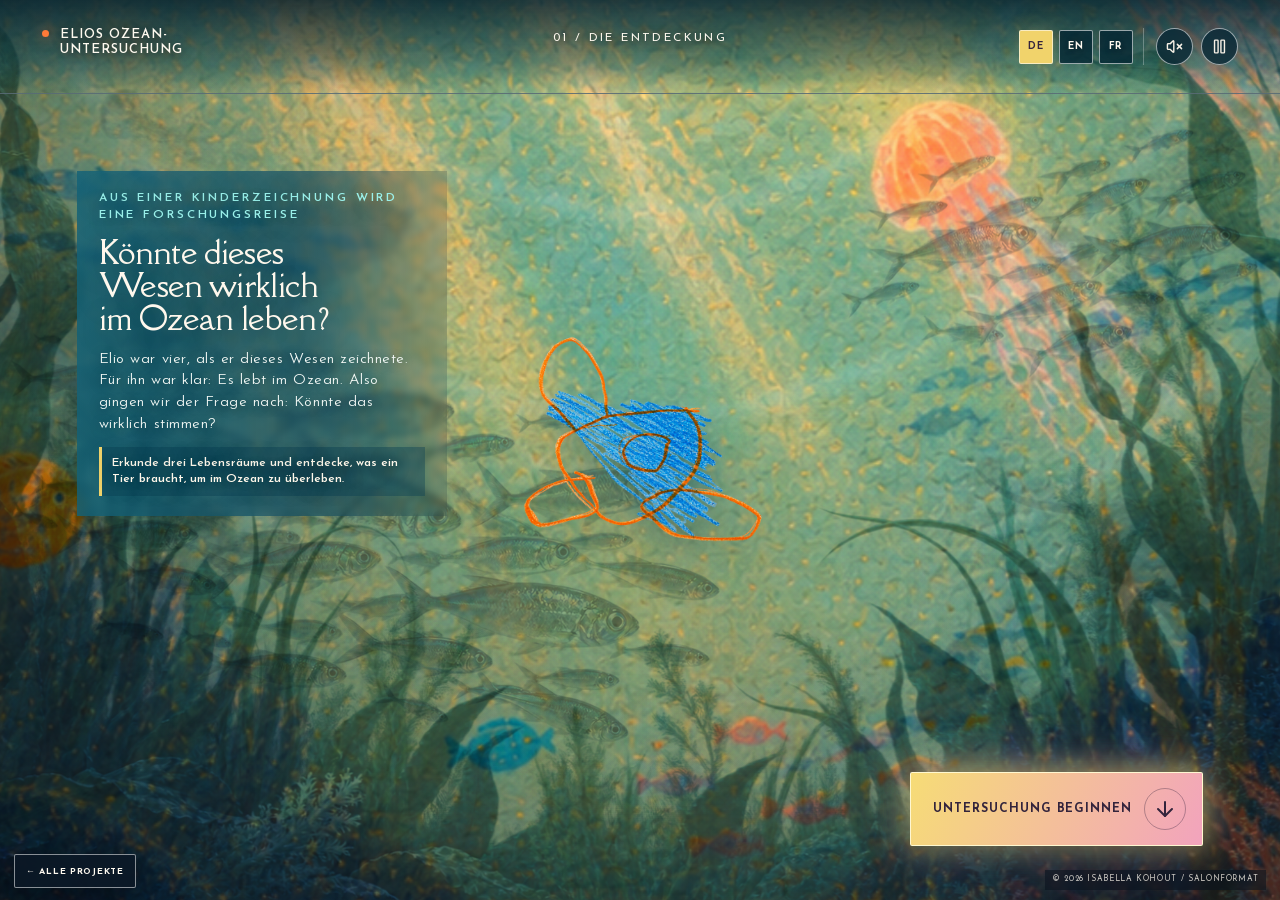
==== commit 2f568653: "Fix asset paths for ocean.salonformat.com" ====
--- a/index.html
+++ b/index.html
@@ -1,13 +1,13 @@
-<!DOCTYPE html><html lang="en"><head><meta charSet="utf-8"/><meta name="viewport" content="width=device-width, initial-scale=1"/><link rel="stylesheet" href="/elios-ocean-investigation/_next/static/css/index.og6SyIz_.css" data-rsc-css-href="/elios-ocean-investigation/_next/static/css/index.og6SyIz_.css" data-precedence="vite-rsc/importer-resources"/><link rel="modulepreload" fetchPriority="low" href="/elios-ocean-investigation/_next/static/chunks/index-_ynfSBqu.js"/><script src="/elios-ocean-investigation/_next/static/chunks/rolldown-runtime-C60lm6uB.js" type="module" async=""></script><script src="/elios-ocean-investigation/_next/static/chunks/framework-D_rUT4EX.js" type="module" async=""></script><link rel="modulepreload" href="/elios-ocean-investigation/_next/static/chunks/layout-segment-context-woOp5SZm.js" crossorigin=""/><link rel="modulepreload" href="/elios-ocean-investigation/_next/static/chunks/page-C5oMoBGK.js" crossorigin=""/><title>Could This Creature Live in the Ocean?</title><meta name="description" content="Elio was four when he drew this creature. He was certain it lived in the ocean. So we decided to investigate."/><script>Object.assign(((self[Symbol.for("vinext.navigationRuntime")]??={bootstrap:{routeManifest:null},functions:{}}).bootstrap.rsc??={rsc:[]}),{params:{},nav:{"pathname":"/","searchParams":[]}})</script><link rel="modulepreload" href="/elios-ocean-investigation/_next/static/chunks/index-_ynfSBqu.js" />
-<link rel="preload" href="/elios-ocean-investigation/_next/static/_vinext_fonts/josefin-sans-0353fac798a2/josefin-sans-24e312f2.woff2" as="font" type="font/woff2" crossorigin />
-<link rel="preload" href="/elios-ocean-investigation/_next/static/_vinext_fonts/della-respira-7c8670de87cb/della-respira-858b4288.woff2" as="font" type="font/woff2" crossorigin />
+<!DOCTYPE html><html lang="en"><head><meta charSet="utf-8"/><meta name="viewport" content="width=device-width, initial-scale=1"/><link rel="stylesheet" href="/_next/static/css/index.og6SyIz_.css" data-rsc-css-href="/_next/static/css/index.og6SyIz_.css" data-precedence="vite-rsc/importer-resources"/><link rel="modulepreload" fetchPriority="low" href="/_next/static/chunks/index-MC_VKlO_.js"/><script src="/_next/static/chunks/rolldown-runtime-C60lm6uB.js" type="module" async=""></script><script src="/_next/static/chunks/framework-D_rUT4EX.js" type="module" async=""></script><link rel="modulepreload" href="/_next/static/chunks/layout-segment-context-BbwlB3qD.js" crossorigin=""/><link rel="modulepreload" href="/_next/static/chunks/page-B0gMowXp.js" crossorigin=""/><title>Could This Creature Live in the Ocean?</title><meta name="description" content="Elio was four when he drew this creature. He was certain it lived in the ocean. So we decided to investigate."/><script>Object.assign(((self[Symbol.for("vinext.navigationRuntime")]??={bootstrap:{routeManifest:null},functions:{}}).bootstrap.rsc??={rsc:[]}),{params:{},nav:{"pathname":"/","searchParams":[]}})</script><link rel="modulepreload" href="/_next/static/chunks/index-MC_VKlO_.js" />
+<link rel="preload" href="/_next/static/_vinext_fonts/josefin-sans-0353fac798a2/josefin-sans-24e312f2.woff2" as="font" type="font/woff2" crossorigin />
+<link rel="preload" href="/_next/static/_vinext_fonts/della-respira-7c8670de87cb/della-respira-858b4288.woff2" as="font" type="font/woff2" crossorigin />
 <style data-vinext-fonts>/* vietnamese */
 @font-face {
   font-family: 'Josefin Sans';
   font-style: normal;
   font-weight: 100 700;
   font-display: swap;
-  src: url(/elios-ocean-investigation/_next/static/_vinext_fonts/josefin-sans-0353fac798a2/josefin-sans-590cd2c4.woff2) format('woff2');
+  src: url(/_next/static/_vinext_fonts/josefin-sans-0353fac798a2/josefin-sans-590cd2c4.woff2) format('woff2');
   unicode-range: U+0102-0103, U+0110-0111, U+0128-0129, U+0168-0169, U+01A0-01A1, U+01AF-01B0, U+0300-0301, U+0303-0304, U+0308-0309, U+0323, U+0329, U+1EA0-1EF9, U+20AB;
 }
 /* latin-ext */
@@ -16,7 +16,7 @@
   font-style: normal;
   font-weight: 100 700;
   font-display: swap;
-  src: url(/elios-ocean-investigation/_next/static/_vinext_fonts/josefin-sans-0353fac798a2/josefin-sans-88411d2f.woff2) format('woff2');
+  src: url(/_next/static/_vinext_fonts/josefin-sans-0353fac798a2/josefin-sans-88411d2f.woff2) format('woff2');
   unicode-range: U+0100-02BA, U+02BD-02C5, U+02C7-02CC, U+02CE-02D7, U+02DD-02FF, U+0304, U+0308, U+0329, U+1D00-1DBF, U+1E00-1E9F, U+1EF2-1EFF, U+2020, U+20A0-20AB, U+20AD-20C0, U+2113, U+2C60-2C7F, U+A720-A7FF;
 }
 /* latin */
@@ -25,7 +25,7 @@
   font-style: normal;
   font-weight: 100 700;
   font-display: swap;
-  src: url(/elios-ocean-investigation/_next/static/_vinext_fonts/josefin-sans-0353fac798a2/josefin-sans-24e312f2.woff2) format('woff2');
+  src: url(/_next/static/_vinext_fonts/josefin-sans-0353fac798a2/josefin-sans-24e312f2.woff2) format('woff2');
   unicode-range: U+0000-00FF, U+0131, U+0152-0153, U+02BB-02BC, U+02C6, U+02DA, U+02DC, U+0304, U+0308, U+0329, U+2000-206F, U+20AC, U+2122, U+2191, U+2193, U+2212, U+2215, U+FEFF, U+FFFD;
 }
 
@@ -48,7 +48,7 @@
   font-style: normal;
   font-weight: 400;
   font-display: swap;
-  src: url(/elios-ocean-investigation/_next/static/_vinext_fonts/della-respira-7c8670de87cb/della-respira-858b4288.woff2) format('woff2');
+  src: url(/_next/static/_vinext_fonts/della-respira-7c8670de87cb/della-respira-858b4288.woff2) format('woff2');
   unicode-range: U+0000-00FF, U+0131, U+0152-0153, U+02BB-02BC, U+02C6, U+02DA, U+02DC, U+0304, U+0308, U+0329, U+2000-206F, U+20AC, U+2122, U+2191, U+2193, U+2212, U+2215, U+FEFF, U+FFFD;
 }
 
@@ -65,4 +65,4 @@
 
 .__variable_della_respira_10ckjmp { --font-della: 'Della Respira', 'Della Respira Fallback'; }
 </style>
-</head><body class="__variable_josefin_sans_0m8793e __variable_della_respira_10ckjmp antialiased"><main class="experience "><p class="copyright-mark">© 2026 Isabella Kohout / Salonformat</p><a class="portfolio-return" href="https://isabellakohout.eu/">← <!-- -->Alle Projekte</a><section class="ocean-stage" aria-labelledby="hero-title"><div class="collage-layer collage-surface" aria-hidden="true"></div><div class="ocean-image" aria-hidden="true" style="transform:scale(1.08) translate3d(0px, 0px, 0);filter:brightness(1) saturate(1)"></div><div class="water-light" aria-hidden="true" style="opacity:0.52"></div><div class="deep-haze" aria-hidden="true"></div><img class="fauna-layer" src="/elios-ocean-investigation/fauna-background.png" alt="" aria-hidden="true" style="transform:translate3d(0px,0px,0) scale(1.04)"/><img class="fish-layer " src="/elios-ocean-investigation/fish-midground.png" alt="" aria-hidden="true" style="transform:translate3d(0px,0px,0) scale(1)"/><img class="flora-layer" src="/elios-ocean-investigation/flora-foreground.png" alt="" aria-hidden="true" style="transform:translate3d(0px,0px,0) scale(1.07)"/><div class="particles" aria-hidden="true"><i style="left:11%;width:2px;height:2px;animation-delay:0s;animation-duration:9s"></i><i style="left:48%;width:3.4px;height:3.4px;animation-delay:-1.7s;animation-duration:10.55s"></i><i style="left:85%;width:4.8px;height:4.8px;animation-delay:-3.4s;animation-duration:12.1s"></i><i style="left:22%;width:6.199999999999999px;height:6.199999999999999px;animation-delay:-5.1s;animation-duration:13.65s"></i><i style="left:59%;width:7.6px;height:7.6px;animation-delay:-6.8s;animation-duration:15.2s"></i><i style="left:96%;width:2px;height:2px;animation-delay:-8.5s;animation-duration:16.75s"></i><i style="left:33%;width:3.4px;height:3.4px;animation-delay:-10.2s;animation-duration:18.3s"></i><i style="left:70%;width:4.8px;height:4.8px;animation-delay:-11.9s;animation-duration:9s"></i><i style="left:7%;width:6.199999999999999px;height:6.199999999999999px;animation-delay:-13.6s;animation-duration:10.55s"></i><i style="left:44%;width:7.6px;height:7.6px;animation-delay:-1.299999999999999s;animation-duration:12.1s"></i><i style="left:81%;width:2px;height:2px;animation-delay:-3s;animation-duration:13.65s"></i><i style="left:18%;width:3.4px;height:3.4px;animation-delay:-4.699999999999999s;animation-duration:15.2s"></i><i style="left:55%;width:4.8px;height:4.8px;animation-delay:-6.399999999999999s;animation-duration:16.75s"></i><i style="left:92%;width:6.199999999999999px;height:6.199999999999999px;animation-delay:-8.099999999999998s;animation-duration:18.3s"></i><i style="left:29%;width:7.6px;height:7.6px;animation-delay:-9.8s;animation-duration:9s"></i><i style="left:66%;width:2px;height:2px;animation-delay:-11.5s;animation-duration:10.55s"></i><i style="left:3%;width:3.4px;height:3.4px;animation-delay:-13.2s;animation-duration:12.1s"></i><i style="left:40%;width:4.8px;height:4.8px;animation-delay:-0.8999999999999986s;animation-duration:13.65s"></i><i style="left:77%;width:6.199999999999999px;height:6.199999999999999px;animation-delay:-2.599999999999998s;animation-duration:15.2s"></i><i style="left:14%;width:7.6px;height:7.6px;animation-delay:-4.299999999999997s;animation-duration:16.75s"></i><i style="left:51%;width:2px;height:2px;animation-delay:-6s;animation-duration:18.3s"></i><i style="left:88%;width:3.4px;height:3.4px;animation-delay:-7.699999999999996s;animation-duration:9s"></i><i style="left:25%;width:4.8px;height:4.8px;animation-delay:-9.399999999999999s;animation-duration:10.55s"></i><i style="left:62%;width:6.199999999999999px;height:6.199999999999999px;animation-delay:-11.100000000000001s;animation-duration:12.1s"></i><i style="left:99%;width:7.6px;height:7.6px;animation-delay:-12.799999999999997s;animation-duration:13.65s"></i><i style="left:36%;width:2px;height:2px;animation-delay:-0.5s;animation-duration:15.2s"></i><i style="left:73%;width:3.4px;height:3.4px;animation-delay:-2.1999999999999957s;animation-duration:16.75s"></i><i style="left:10%;width:4.8px;height:4.8px;animation-delay:-3.8999999999999986s;animation-duration:18.3s"></i><i style="left:47%;width:6.199999999999999px;height:6.199999999999999px;animation-delay:-5.600000000000001s;animation-duration:9s"></i><i style="left:84%;width:7.6px;height:7.6px;animation-delay:-7.299999999999997s;animation-duration:10.55s"></i><i style="left:21%;width:2px;height:2px;animation-delay:-9s;animation-duration:12.1s"></i><i style="left:58%;width:3.4px;height:3.4px;animation-delay:-10.699999999999996s;animation-duration:13.65s"></i><i style="left:95%;width:4.8px;height:4.8px;animation-delay:-12.399999999999999s;animation-duration:15.2s"></i><i style="left:32%;width:6.199999999999999px;height:6.199999999999999px;animation-delay:-0.10000000000000142s;animation-duration:16.75s"></i><i style="left:69%;width:7.6px;height:7.6px;animation-delay:-1.7999999999999972s;animation-duration:18.3s"></i><i style="left:6%;width:2px;height:2px;animation-delay:-3.5s;animation-duration:9s"></i><i style="left:43%;width:3.4px;height:3.4px;animation-delay:-5.199999999999996s;animation-duration:10.55s"></i><i style="left:80%;width:4.8px;height:4.8px;animation-delay:-6.899999999999999s;animation-duration:12.1s"></i><i style="left:17%;width:6.199999999999999px;height:6.199999999999999px;animation-delay:-8.599999999999994s;animation-duration:13.65s"></i><i style="left:54%;width:7.6px;height:7.6px;animation-delay:-10.299999999999997s;animation-duration:15.2s"></i><i style="left:91%;width:2px;height:2px;animation-delay:-12s;animation-duration:16.75s"></i><i style="left:28%;width:3.4px;height:3.4px;animation-delay:-13.700000000000003s;animation-duration:18.3s"></i><i style="left:65%;width:4.8px;height:4.8px;animation-delay:-1.3999999999999915s;animation-duration:9s"></i><i style="left:2%;width:6.199999999999999px;height:6.199999999999999px;animation-delay:-3.0999999999999943s;animation-duration:10.55s"></i><i style="left:39%;width:7.6px;height:7.6px;animation-delay:-4.799999999999997s;animation-duration:12.1s"></i><i style="left:76%;width:2px;height:2px;animation-delay:-6.5s;animation-duration:13.65s"></i></div><header class="site-header"><a class="wordmark" href="#beginning" aria-label="Elios Ozean-Untersuchung — Anfang"><span class="wordmark-dot"></span><span>Elios Ozean-<br/>Untersuchung</span></a><p class="chapter">01 / <!-- -->Die Entdeckung</p><div class="controls" aria-label="Steuerung"><nav class="language-switcher" aria-label="Language / Sprache / Langue"><a class="active" href="/elios-ocean-investigation/de" aria-current="page">DE</a><a class="" href="/elios-ocean-investigation/en">EN</a><a class="" href="/elios-ocean-investigation/fr">FR</a></nav><button type="button" aria-label="Klang einschalten"><svg xmlns="http://www.w3.org/2000/svg" width="17" height="17" viewBox="0 0 24 24" fill="none" stroke="currentColor" stroke-width="2" stroke-linecap="round" stroke-linejoin="round" class="lucide lucide-volume-x" aria-hidden="true"><path d="M11 4.702a.705.705 0 0 0-1.203-.498L6.413 7.587A1.4 1.4 0 0 1 5.416 8H3a1 1 0 0 0-1 1v6a1 1 0 0 0 1 1h2.416a1.4 1.4 0 0 1 .997.413l3.383 3.384A.705.705 0 0 0 11 19.298z"></path><line x1="22" x2="16" y1="9" y2="15"></line><line x1="16" x2="22" y1="9" y2="15"></line></svg></button><button type="button" aria-label="Animation pausieren"><svg xmlns="http://www.w3.org/2000/svg" width="17" height="17" viewBox="0 0 24 24" fill="none" stroke="currentColor" stroke-width="2" stroke-linecap="round" stroke-linejoin="round" class="lucide lucide-pause" aria-hidden="true"><rect x="14" y="3" width="5" height="18" rx="1"></rect><rect x="5" y="3" width="5" height="18" rx="1"></rect></svg></button></div></header><div id="beginning" class="hero-copy"><p class="eyebrow">Aus einer Kinderzeichnung wird eine Forschungsreise</p><h1 id="hero-title">Könnte dieses Wesen wirklich<br/>im Ozean leben?</h1><p class="lead">Elio war vier, als er dieses Wesen zeichnete. Für ihn war klar: Es lebt im Ozean. Also gingen wir der Frage nach: Könnte das wirklich stimmen?</p><p class="journey-orientation">Erkunde drei Lebensräume und entdecke, was ein Tier braucht, um im Ozean zu überleben.</p></div><button class="descend" type="button"><span>Untersuchung beginnen</span><svg xmlns="http://www.w3.org/2000/svg" width="18" height="18" viewBox="0 0 24 24" fill="none" stroke="currentColor" stroke-width="2" stroke-linecap="round" stroke-linejoin="round" class="lucide lucide-arrow-down" aria-hidden="true"><path d="M12 5v14"></path><path d="m19 12-7 7-7-7"></path></svg></button></section><div class="creature-guide   " style="left:50%;top:49%;transform:translate(-50%,-50%) scale(1) rotate(0deg)"><div class="creature-glow" style="opacity:0.35" aria-hidden="true"></div><img class="creature" src="/elios-ocean-investigation/elios-wesen.png" alt="Elio’s orange-and-blue drawing of an imaginary creature" draggable="false"/><div class="creature-signals" aria-hidden="true"><i></i><i></i><i></i></div></div></main><script type="module" src="/elios-ocean-investigation/_next/static/chunks/index-_ynfSBqu.js" id="_R_" async=""></script><script>((self[Symbol.for("vinext.navigationRuntime")]??={bootstrap:{routeManifest:null},functions:{}}).bootstrap.rsc??={rsc:[]}).rsc.push("2:I[\"8c0f216c4604\",[],\"Children\",1]\n")</script><script>((self[Symbol.for("vinext.navigationRuntime")]??={bootstrap:{routeManifest:null},functions:{}}).bootstrap.rsc??={rsc:[]}).rsc.push("3:I[\"593f344dc510\",[],\"GlobalErrorBoundary\",1]\n")</script><script>((self[Symbol.for("vinext.navigationRuntime")]??={bootstrap:{routeManifest:null},functions:{}}).bootstrap.rsc??={rsc:[]}).rsc.push("4:I[\"0b874ad30386\",[],\"default\",1]\n")</script><script>((self[Symbol.for("vinext.navigationRuntime")]??={bootstrap:{routeManifest:null},functions:{}}).bootstrap.rsc??={rsc:[]}).rsc.push("5:I[\"593f344dc510\",[],\"ErrorBoundary\",1]\n")</script><script>((self[Symbol.for("vinext.navigationRuntime")]??={bootstrap:{routeManifest:null},functions:{}}).bootstrap.rsc??={rsc:[]}).rsc.push("6:I[\"15c18cfaeeff\",[],\"LayoutSegmentProvider\",1]\n")</script><script>((self[Symbol.for("vinext.navigationRuntime")]??={bootstrap:{routeManifest:null},functions:{}}).bootstrap.rsc??={rsc:[]}).rsc.push("7:I[\"8c0f216c4604\",[],\"Slot\",1]\n")</script><script>((self[Symbol.for("vinext.navigationRuntime")]??={bootstrap:{routeManifest:null},functions:{}}).bootstrap.rsc??={rsc:[]}).rsc.push("8:I[\"593f344dc510\",[],\"NotFoundBoundary\",1]\n")</script><script>((self[Symbol.for("vinext.navigationRuntime")]??={bootstrap:{routeManifest:null},functions:{}}).bootstrap.rsc??={rsc:[]}).rsc.push("9:I[\"9276801271d6\",[],\"AppRouterScrollTarget\",1]\n")</script><script>((self[Symbol.for("vinext.navigationRuntime")]??={bootstrap:{routeManifest:null},functions:{}}).bootstrap.rsc??={rsc:[]}).rsc.push("a:I[\"593f344dc510\",[],\"RedirectBoundary\",1]\n")</script><script>((self[Symbol.for("vinext.navigationRuntime")]??={bootstrap:{routeManifest:null},functions:{}}).bootstrap.rsc??={rsc:[]}).rsc.push(":HL[\"/elios-ocean-investigation/_next/static/css/index.og6SyIz_.css\",\"style\"     ]\n")</script><script>((self[Symbol.for("vinext.navigationRuntime")]??={bootstrap:{routeManifest:null},functions:{}}).bootstrap.rsc??={rsc:[]}).rsc.push("0:{\"page:/\":\"$L1\",\"layout:/\":[[[\"$\",\"link\",\"css:/_next/static/css/index.og6SyIz_.css\",{\"rel\":\"stylesheet\",\"precedence\":\"vite-rsc/importer-resources\",\"href\":\"/elios-ocean-investigation/_next/static/css/index.og6SyIz_.css\",\"data-rsc-css-href\":\"/elios-ocean-investigation/_next/static/css/index.og6SyIz_.css\"}],\"$undefined\"],[\"$\",\"html\",null,{\"lang\":\"en\",\"children\":[\"$\",\"body\",null,{\"className\":\"__variable_josefin_sans_0m8793e __variable_della_respira_10ckjmp antialiased\",\"children\":[\"$\",\"$L2\",null,{}]}]}]],\"route:/\":[[[\"$\",\"meta\",null,{\"charSet\":\"utf-8\"}],[[\"$\",\"title\",\"0\",{\"children\":\"Could This Creature Live in the Ocean?\"}],[\"$\",\"meta\",\"1\",{\"name\":\"description\",\"content\":\"Elio was four when he drew this creature. He was certain it lived in the ocean. So we decided to investigate.\"}]],[[\"$\",\"meta\",\"0\",{\"name\":\"viewport\",\"content\":\"width=device-width, initial-scale=1\"}]]],[\"$\",\"$L3\",null,{\"fallback\":\"$4\",\"children\":[\"$\",\"$L5\",null,{\"fallback\":\"$4\",\"children\":[\"$\",\"$L6\",null,{\"providerId\":\"layout:/\",\"segmentMap\":{\"children\":[]},\"children\":[\"$\",\"$L7\",null,{\"id\":\"layout:/\",\"parallelSlots\":\"$undefined\",\"children\":[\"$\",\"$L8\",null,{\"resetKey\":\"\",\"fallback\":[[\"$\",\"title\",null,{\"children\":\"404: This page could not be found.\"}],[\"$\",\"div\",null,{\"style\":{\"fontFamily\":\"system-ui,\\\"Segoe UI\\\",Roboto,Helvetica,Arial,sans-serif,\\\"Apple Color Emoji\\\",\\\"Segoe UI Emoji\\\"\",\"height\":\"100vh\",\"textAlign\":\"center\",\"display\":\"flex\",\"flexDirection\":\"column\",\"alignItems\":\"center\",\"justifyContent\":\"center\"},\"children\":[\"$\",\"div\",null,{\"children\":[[\"$\",\"style\",null,{\"dangerouslySetInnerHTML\":{\"__html\":\"body{color:#000;background:#fff;margin:0}.next-error-h1{border-right:1px solid rgba(0,0,0,.3)}@media (prefers-color-scheme:dark){body{color:#fff;background:#000}.next-error-h1{border-right:1px solid rgba(255,255,255,.3)}}\"}}],[\"$\",\"h1\",null,{\"className\":\"next-error-h1\",\"style\":{\"display\":\"inline-block\",\"margin\":\"0 20px 0 0\",\"padding\":\"0 23px 0 0\",\"fontSize\":24,\"fontWeight\":500,\"verticalAlign\":\"top\",\"lineHeight\":\"49px\"},\"children\":404}],[\"$\",\"div\",null,{\"style\":{\"display\":\"inline-block\"},\"children\":[\"$\",\"h2\",null,{\"style\":{\"fontSize\":14,\"fontWeight\":400,\"lineHeight\":\"49px\",\"margin\":0},\"children\":\"This page could not be found.\"}]}]]}]}]],\"children\":[\"$\",\"$L9\",null,{\"children\":[\"$\",\"$La\",null,{\"children\":[[\"$\",\"$L6\",null,{\"providerId\":\"page:/\",\"segmentMap\":{\"children\":[\"__PAGE__\"]},\"children\":[\"$\",\"$L7\",null,{\"id\":\"page:/\"}]}],null]}]}]}]}]}]}]}],null,null],\"__route\":\"route:/\",\"__interceptionContext\":null,\"__layoutIds\":[\"layout:/\"],\"__rootLayout\":\"/\",\"__bfcacheSegmentIdentities\":{\"layout:/\":\"[\\\"layout\\\",\\\"layout:/\\\",\\\"root-boundary:/\\\",\\\"\\\"]\",\"page:/\":\"[\\\"page\\\",\\\"page:/\\\",\\\"root-boundary:/\\\",\\\"\\\"]\"},\"__srcPage\":[\"page\"],\"__layoutFlags\":{\"layout:/\":\"s\"},\"__artifactCompatibility\":{\"schemaVersion\":1,\"graphVersion\":\"app-route-graph:1177fd80f83fa7b0\",\"deploymentVersion\":\"07b772d3-024a-404f-8cac-6d1b38c97ae3\",\"appElementsSchemaVersion\":1,\"rscPayloadSchemaVersion\":1,\"rootBoundaryId\":\"/\",\"renderEpoch\":null},\"__dynamicStaleTime\":0}\n")</script><script>((self[Symbol.for("vinext.navigationRuntime")]??={bootstrap:{routeManifest:null},functions:{}}).bootstrap.rsc??={rsc:[]}).rsc.push("b:I[\"6efdf509a785\",[],\"default\",1]\n")</script><script>((self[Symbol.for("vinext.navigationRuntime")]??={bootstrap:{routeManifest:null},functions:{}}).bootstrap.rsc??={rsc:[]}).rsc.push("1:[\"$\",\"$Lb\",null,{\"params\":\"$@c\",\"searchParams\":\"$@d\"}]\n")</script><script>((self[Symbol.for("vinext.navigationRuntime")]??={bootstrap:{routeManifest:null},functions:{}}).bootstrap.rsc??={rsc:[]}).rsc.push("c:{}\n")</script><script>((self[Symbol.for("vinext.navigationRuntime")]??={bootstrap:{routeManifest:null},functions:{}}).bootstrap.rsc??={rsc:[]}).rsc.push("d:{}\n")</script><script>Object.assign(((self[Symbol.for("vinext.navigationRuntime")]??={bootstrap:{routeManifest:null},functions:{}}).bootstrap.rsc??={rsc:[]}),{"initialCacheKind":"dynamic","dynamicStaleTimeSeconds":0});((self[Symbol.for("vinext.navigationRuntime")]??={bootstrap:{routeManifest:null},functions:{}}).bootstrap.rsc??={rsc:[]}).done=true</script></body></html>+</head><body class="__variable_josefin_sans_0m8793e __variable_della_respira_10ckjmp antialiased"><main class="experience "><p class="copyright-mark">© 2026 Isabella Kohout / Salonformat</p><a class="portfolio-return" href="https://salonformat.com/">← <!-- -->Alle Projekte</a><section class="ocean-stage" aria-labelledby="hero-title"><div class="collage-layer collage-surface" aria-hidden="true"></div><div class="ocean-image" aria-hidden="true" style="transform:scale(1.08) translate3d(0px, 0px, 0);filter:brightness(1) saturate(1)"></div><div class="water-light" aria-hidden="true" style="opacity:0.52"></div><div class="deep-haze" aria-hidden="true"></div><img class="fauna-layer" src="/fauna-background.png" alt="" aria-hidden="true" style="transform:translate3d(0px,0px,0) scale(1.04)"/><img class="fish-layer " src="/fish-midground.png" alt="" aria-hidden="true" style="transform:translate3d(0px,0px,0) scale(1)"/><img class="flora-layer" src="/flora-foreground.png" alt="" aria-hidden="true" style="transform:translate3d(0px,0px,0) scale(1.07)"/><div class="particles" aria-hidden="true"><i style="left:11%;width:2px;height:2px;animation-delay:0s;animation-duration:9s"></i><i style="left:48%;width:3.4px;height:3.4px;animation-delay:-1.7s;animation-duration:10.55s"></i><i style="left:85%;width:4.8px;height:4.8px;animation-delay:-3.4s;animation-duration:12.1s"></i><i style="left:22%;width:6.199999999999999px;height:6.199999999999999px;animation-delay:-5.1s;animation-duration:13.65s"></i><i style="left:59%;width:7.6px;height:7.6px;animation-delay:-6.8s;animation-duration:15.2s"></i><i style="left:96%;width:2px;height:2px;animation-delay:-8.5s;animation-duration:16.75s"></i><i style="left:33%;width:3.4px;height:3.4px;animation-delay:-10.2s;animation-duration:18.3s"></i><i style="left:70%;width:4.8px;height:4.8px;animation-delay:-11.9s;animation-duration:9s"></i><i style="left:7%;width:6.199999999999999px;height:6.199999999999999px;animation-delay:-13.6s;animation-duration:10.55s"></i><i style="left:44%;width:7.6px;height:7.6px;animation-delay:-1.299999999999999s;animation-duration:12.1s"></i><i style="left:81%;width:2px;height:2px;animation-delay:-3s;animation-duration:13.65s"></i><i style="left:18%;width:3.4px;height:3.4px;animation-delay:-4.699999999999999s;animation-duration:15.2s"></i><i style="left:55%;width:4.8px;height:4.8px;animation-delay:-6.399999999999999s;animation-duration:16.75s"></i><i style="left:92%;width:6.199999999999999px;height:6.199999999999999px;animation-delay:-8.099999999999998s;animation-duration:18.3s"></i><i style="left:29%;width:7.6px;height:7.6px;animation-delay:-9.8s;animation-duration:9s"></i><i style="left:66%;width:2px;height:2px;animation-delay:-11.5s;animation-duration:10.55s"></i><i style="left:3%;width:3.4px;height:3.4px;animation-delay:-13.2s;animation-duration:12.1s"></i><i style="left:40%;width:4.8px;height:4.8px;animation-delay:-0.8999999999999986s;animation-duration:13.65s"></i><i style="left:77%;width:6.199999999999999px;height:6.199999999999999px;animation-delay:-2.599999999999998s;animation-duration:15.2s"></i><i style="left:14%;width:7.6px;height:7.6px;animation-delay:-4.299999999999997s;animation-duration:16.75s"></i><i style="left:51%;width:2px;height:2px;animation-delay:-6s;animation-duration:18.3s"></i><i style="left:88%;width:3.4px;height:3.4px;animation-delay:-7.699999999999996s;animation-duration:9s"></i><i style="left:25%;width:4.8px;height:4.8px;animation-delay:-9.399999999999999s;animation-duration:10.55s"></i><i style="left:62%;width:6.199999999999999px;height:6.199999999999999px;animation-delay:-11.100000000000001s;animation-duration:12.1s"></i><i style="left:99%;width:7.6px;height:7.6px;animation-delay:-12.799999999999997s;animation-duration:13.65s"></i><i style="left:36%;width:2px;height:2px;animation-delay:-0.5s;animation-duration:15.2s"></i><i style="left:73%;width:3.4px;height:3.4px;animation-delay:-2.1999999999999957s;animation-duration:16.75s"></i><i style="left:10%;width:4.8px;height:4.8px;animation-delay:-3.8999999999999986s;animation-duration:18.3s"></i><i style="left:47%;width:6.199999999999999px;height:6.199999999999999px;animation-delay:-5.600000000000001s;animation-duration:9s"></i><i style="left:84%;width:7.6px;height:7.6px;animation-delay:-7.299999999999997s;animation-duration:10.55s"></i><i style="left:21%;width:2px;height:2px;animation-delay:-9s;animation-duration:12.1s"></i><i style="left:58%;width:3.4px;height:3.4px;animation-delay:-10.699999999999996s;animation-duration:13.65s"></i><i style="left:95%;width:4.8px;height:4.8px;animation-delay:-12.399999999999999s;animation-duration:15.2s"></i><i style="left:32%;width:6.199999999999999px;height:6.199999999999999px;animation-delay:-0.10000000000000142s;animation-duration:16.75s"></i><i style="left:69%;width:7.6px;height:7.6px;animation-delay:-1.7999999999999972s;animation-duration:18.3s"></i><i style="left:6%;width:2px;height:2px;animation-delay:-3.5s;animation-duration:9s"></i><i style="left:43%;width:3.4px;height:3.4px;animation-delay:-5.199999999999996s;animation-duration:10.55s"></i><i style="left:80%;width:4.8px;height:4.8px;animation-delay:-6.899999999999999s;animation-duration:12.1s"></i><i style="left:17%;width:6.199999999999999px;height:6.199999999999999px;animation-delay:-8.599999999999994s;animation-duration:13.65s"></i><i style="left:54%;width:7.6px;height:7.6px;animation-delay:-10.299999999999997s;animation-duration:15.2s"></i><i style="left:91%;width:2px;height:2px;animation-delay:-12s;animation-duration:16.75s"></i><i style="left:28%;width:3.4px;height:3.4px;animation-delay:-13.700000000000003s;animation-duration:18.3s"></i><i style="left:65%;width:4.8px;height:4.8px;animation-delay:-1.3999999999999915s;animation-duration:9s"></i><i style="left:2%;width:6.199999999999999px;height:6.199999999999999px;animation-delay:-3.0999999999999943s;animation-duration:10.55s"></i><i style="left:39%;width:7.6px;height:7.6px;animation-delay:-4.799999999999997s;animation-duration:12.1s"></i><i style="left:76%;width:2px;height:2px;animation-delay:-6.5s;animation-duration:13.65s"></i></div><header class="site-header"><a class="wordmark" href="#beginning" aria-label="Elios Ozean-Untersuchung — Anfang"><span class="wordmark-dot"></span><span>Elios Ozean-<br/>Untersuchung</span></a><p class="chapter">01 / <!-- -->Die Entdeckung</p><div class="controls" aria-label="Steuerung"><nav class="language-switcher" aria-label="Language / Sprache / Langue"><a class="active" href="/de" aria-current="page">DE</a><a class="" href="/en">EN</a><a class="" href="/fr">FR</a></nav><button type="button" aria-label="Klang einschalten"><svg xmlns="http://www.w3.org/2000/svg" width="17" height="17" viewBox="0 0 24 24" fill="none" stroke="currentColor" stroke-width="2" stroke-linecap="round" stroke-linejoin="round" class="lucide lucide-volume-x" aria-hidden="true"><path d="M11 4.702a.705.705 0 0 0-1.203-.498L6.413 7.587A1.4 1.4 0 0 1 5.416 8H3a1 1 0 0 0-1 1v6a1 1 0 0 0 1 1h2.416a1.4 1.4 0 0 1 .997.413l3.383 3.384A.705.705 0 0 0 11 19.298z"></path><line x1="22" x2="16" y1="9" y2="15"></line><line x1="16" x2="22" y1="9" y2="15"></line></svg></button><button type="button" aria-label="Animation pausieren"><svg xmlns="http://www.w3.org/2000/svg" width="17" height="17" viewBox="0 0 24 24" fill="none" stroke="currentColor" stroke-width="2" stroke-linecap="round" stroke-linejoin="round" class="lucide lucide-pause" aria-hidden="true"><rect x="14" y="3" width="5" height="18" rx="1"></rect><rect x="5" y="3" width="5" height="18" rx="1"></rect></svg></button></div></header><div id="beginning" class="hero-copy"><p class="eyebrow">Aus einer Kinderzeichnung wird eine Forschungsreise</p><h1 id="hero-title">Könnte dieses Wesen wirklich<br/>im Ozean leben?</h1><p class="lead">Elio war vier, als er dieses Wesen zeichnete. Für ihn war klar: Es lebt im Ozean. Also gingen wir der Frage nach: Könnte das wirklich stimmen?</p><p class="journey-orientation">Erkunde drei Lebensräume und entdecke, was ein Tier braucht, um im Ozean zu überleben.</p></div><button class="descend" type="button"><span>Untersuchung beginnen</span><svg xmlns="http://www.w3.org/2000/svg" width="18" height="18" viewBox="0 0 24 24" fill="none" stroke="currentColor" stroke-width="2" stroke-linecap="round" stroke-linejoin="round" class="lucide lucide-arrow-down" aria-hidden="true"><path d="M12 5v14"></path><path d="m19 12-7 7-7-7"></path></svg></button></section><div class="creature-guide   " style="left:50%;top:49%;transform:translate(-50%,-50%) scale(1) rotate(0deg)"><div class="creature-glow" style="opacity:0.35" aria-hidden="true"></div><img class="creature" src="/elios-wesen.png" alt="Elio’s orange-and-blue drawing of an imaginary creature" draggable="false"/><div class="creature-signals" aria-hidden="true"><i></i><i></i><i></i></div></div></main><script type="module" src="/_next/static/chunks/index-MC_VKlO_.js" id="_R_" async=""></script><script>((self[Symbol.for("vinext.navigationRuntime")]??={bootstrap:{routeManifest:null},functions:{}}).bootstrap.rsc??={rsc:[]}).rsc.push("2:I[\"8c0f216c4604\",[],\"Children\",1]\n")</script><script>((self[Symbol.for("vinext.navigationRuntime")]??={bootstrap:{routeManifest:null},functions:{}}).bootstrap.rsc??={rsc:[]}).rsc.push("3:I[\"593f344dc510\",[],\"GlobalErrorBoundary\",1]\n")</script><script>((self[Symbol.for("vinext.navigationRuntime")]??={bootstrap:{routeManifest:null},functions:{}}).bootstrap.rsc??={rsc:[]}).rsc.push("4:I[\"0b874ad30386\",[],\"default\",1]\n")</script><script>((self[Symbol.for("vinext.navigationRuntime")]??={bootstrap:{routeManifest:null},functions:{}}).bootstrap.rsc??={rsc:[]}).rsc.push("5:I[\"593f344dc510\",[],\"ErrorBoundary\",1]\n")</script><script>((self[Symbol.for("vinext.navigationRuntime")]??={bootstrap:{routeManifest:null},functions:{}}).bootstrap.rsc??={rsc:[]}).rsc.push("6:I[\"15c18cfaeeff\",[],\"LayoutSegmentProvider\",1]\n")</script><script>((self[Symbol.for("vinext.navigationRuntime")]??={bootstrap:{routeManifest:null},functions:{}}).bootstrap.rsc??={rsc:[]}).rsc.push("7:I[\"8c0f216c4604\",[],\"Slot\",1]\n")</script><script>((self[Symbol.for("vinext.navigationRuntime")]??={bootstrap:{routeManifest:null},functions:{}}).bootstrap.rsc??={rsc:[]}).rsc.push("8:I[\"593f344dc510\",[],\"NotFoundBoundary\",1]\n")</script><script>((self[Symbol.for("vinext.navigationRuntime")]??={bootstrap:{routeManifest:null},functions:{}}).bootstrap.rsc??={rsc:[]}).rsc.push("9:I[\"9276801271d6\",[],\"AppRouterScrollTarget\",1]\n")</script><script>((self[Symbol.for("vinext.navigationRuntime")]??={bootstrap:{routeManifest:null},functions:{}}).bootstrap.rsc??={rsc:[]}).rsc.push("a:I[\"593f344dc510\",[],\"RedirectBoundary\",1]\n")</script><script>((self[Symbol.for("vinext.navigationRuntime")]??={bootstrap:{routeManifest:null},functions:{}}).bootstrap.rsc??={rsc:[]}).rsc.push(":HL[\"/_next/static/css/index.og6SyIz_.css\",\"style\"     ]\n")</script><script>((self[Symbol.for("vinext.navigationRuntime")]??={bootstrap:{routeManifest:null},functions:{}}).bootstrap.rsc??={rsc:[]}).rsc.push("0:{\"page:/\":\"$L1\",\"layout:/\":[[[\"$\",\"link\",\"css:/_next/static/css/index.og6SyIz_.css\",{\"rel\":\"stylesheet\",\"precedence\":\"vite-rsc/importer-resources\",\"href\":\"/_next/static/css/index.og6SyIz_.css\",\"data-rsc-css-href\":\"/_next/static/css/index.og6SyIz_.css\"}],\"$undefined\"],[\"$\",\"html\",null,{\"lang\":\"en\",\"children\":[\"$\",\"body\",null,{\"className\":\"__variable_josefin_sans_0m8793e __variable_della_respira_10ckjmp antialiased\",\"children\":[\"$\",\"$L2\",null,{}]}]}]],\"route:/\":[[[\"$\",\"meta\",null,{\"charSet\":\"utf-8\"}],[[\"$\",\"title\",\"0\",{\"children\":\"Could This Creature Live in the Ocean?\"}],[\"$\",\"meta\",\"1\",{\"name\":\"description\",\"content\":\"Elio was four when he drew this creature. He was certain it lived in the ocean. So we decided to investigate.\"}]],[[\"$\",\"meta\",\"0\",{\"name\":\"viewport\",\"content\":\"width=device-width, initial-scale=1\"}]]],[\"$\",\"$L3\",null,{\"fallback\":\"$4\",\"children\":[\"$\",\"$L5\",null,{\"fallback\":\"$4\",\"children\":[\"$\",\"$L6\",null,{\"providerId\":\"layout:/\",\"segmentMap\":{\"children\":[]},\"children\":[\"$\",\"$L7\",null,{\"id\":\"layout:/\",\"parallelSlots\":\"$undefined\",\"children\":[\"$\",\"$L8\",null,{\"resetKey\":\"\",\"fallback\":[[\"$\",\"title\",null,{\"children\":\"404: This page could not be found.\"}],[\"$\",\"div\",null,{\"style\":{\"fontFamily\":\"system-ui,\\\"Segoe UI\\\",Roboto,Helvetica,Arial,sans-serif,\\\"Apple Color Emoji\\\",\\\"Segoe UI Emoji\\\"\",\"height\":\"100vh\",\"textAlign\":\"center\",\"display\":\"flex\",\"flexDirection\":\"column\",\"alignItems\":\"center\",\"justifyContent\":\"center\"},\"children\":[\"$\",\"div\",null,{\"children\":[[\"$\",\"style\",null,{\"dangerouslySetInnerHTML\":{\"__html\":\"body{color:#000;background:#fff;margin:0}.next-error-h1{border-right:1px solid rgba(0,0,0,.3)}@media (prefers-color-scheme:dark){body{color:#fff;background:#000}.next-error-h1{border-right:1px solid rgba(255,255,255,.3)}}\"}}],[\"$\",\"h1\",null,{\"className\":\"next-error-h1\",\"style\":{\"display\":\"inline-block\",\"margin\":\"0 20px 0 0\",\"padding\":\"0 23px 0 0\",\"fontSize\":24,\"fontWeight\":500,\"verticalAlign\":\"top\",\"lineHeight\":\"49px\"},\"children\":404}],[\"$\",\"div\",null,{\"style\":{\"display\":\"inline-block\"},\"children\":[\"$\",\"h2\",null,{\"style\":{\"fontSize\":14,\"fontWeight\":400,\"lineHeight\":\"49px\",\"margin\":0},\"children\":\"This page could not be found.\"}]}]]}]}]],\"children\":[\"$\",\"$L9\",null,{\"children\":[\"$\",\"$La\",null,{\"children\":[[\"$\",\"$L6\",null,{\"providerId\":\"page:/\",\"segmentMap\":{\"children\":[\"__PAGE__\"]},\"children\":[\"$\",\"$L7\",null,{\"id\":\"page:/\"}]}],null]}]}]}]}]}]}]}],null,null],\"__route\":\"route:/\",\"__interceptionContext\":null,\"__layoutIds\":[\"layout:/\"],\"__rootLayout\":\"/\",\"__bfcacheSegmentIdentities\":{\"layout:/\":\"[\\\"layout\\\",\\\"layout:/\\\",\\\"root-boundary:/\\\",\\\"\\\"]\",\"page:/\":\"[\\\"page\\\",\\\"page:/\\\",\\\"root-boundary:/\\\",\\\"\\\"]\"},\"__srcPage\":[\"page\"],\"__layoutFlags\":{\"layout:/\":\"s\"},\"__artifactCompatibility\":{\"schemaVersion\":1,\"graphVersion\":\"app-route-graph:1177fd80f83fa7b0\",\"deploymentVersion\":\"69939f76-0f04-448b-8fc1-fac6211a9ce9\",\"appElementsSchemaVersion\":1,\"rscPayloadSchemaVersion\":1,\"rootBoundaryId\":\"/\",\"renderEpoch\":null},\"__dynamicStaleTime\":0}\n")</script><script>((self[Symbol.for("vinext.navigationRuntime")]??={bootstrap:{routeManifest:null},functions:{}}).bootstrap.rsc??={rsc:[]}).rsc.push("b:I[\"6efdf509a785\",[],\"default\",1]\n")</script><script>((self[Symbol.for("vinext.navigationRuntime")]??={bootstrap:{routeManifest:null},functions:{}}).bootstrap.rsc??={rsc:[]}).rsc.push("1:[\"$\",\"$Lb\",null,{\"params\":\"$@c\",\"searchParams\":\"$@d\"}]\n")</script><script>((self[Symbol.for("vinext.navigationRuntime")]??={bootstrap:{routeManifest:null},functions:{}}).bootstrap.rsc??={rsc:[]}).rsc.push("c:{}\n")</script><script>((self[Symbol.for("vinext.navigationRuntime")]??={bootstrap:{routeManifest:null},functions:{}}).bootstrap.rsc??={rsc:[]}).rsc.push("d:{}\n")</script><script>Object.assign(((self[Symbol.for("vinext.navigationRuntime")]??={bootstrap:{routeManifest:null},functions:{}}).bootstrap.rsc??={rsc:[]}),{"initialCacheKind":"dynamic","dynamicStaleTimeSeconds":0});((self[Symbol.for("vinext.navigationRuntime")]??={bootstrap:{routeManifest:null},functions:{}}).bootstrap.rsc??={rsc:[]}).done=true</script></body></html>
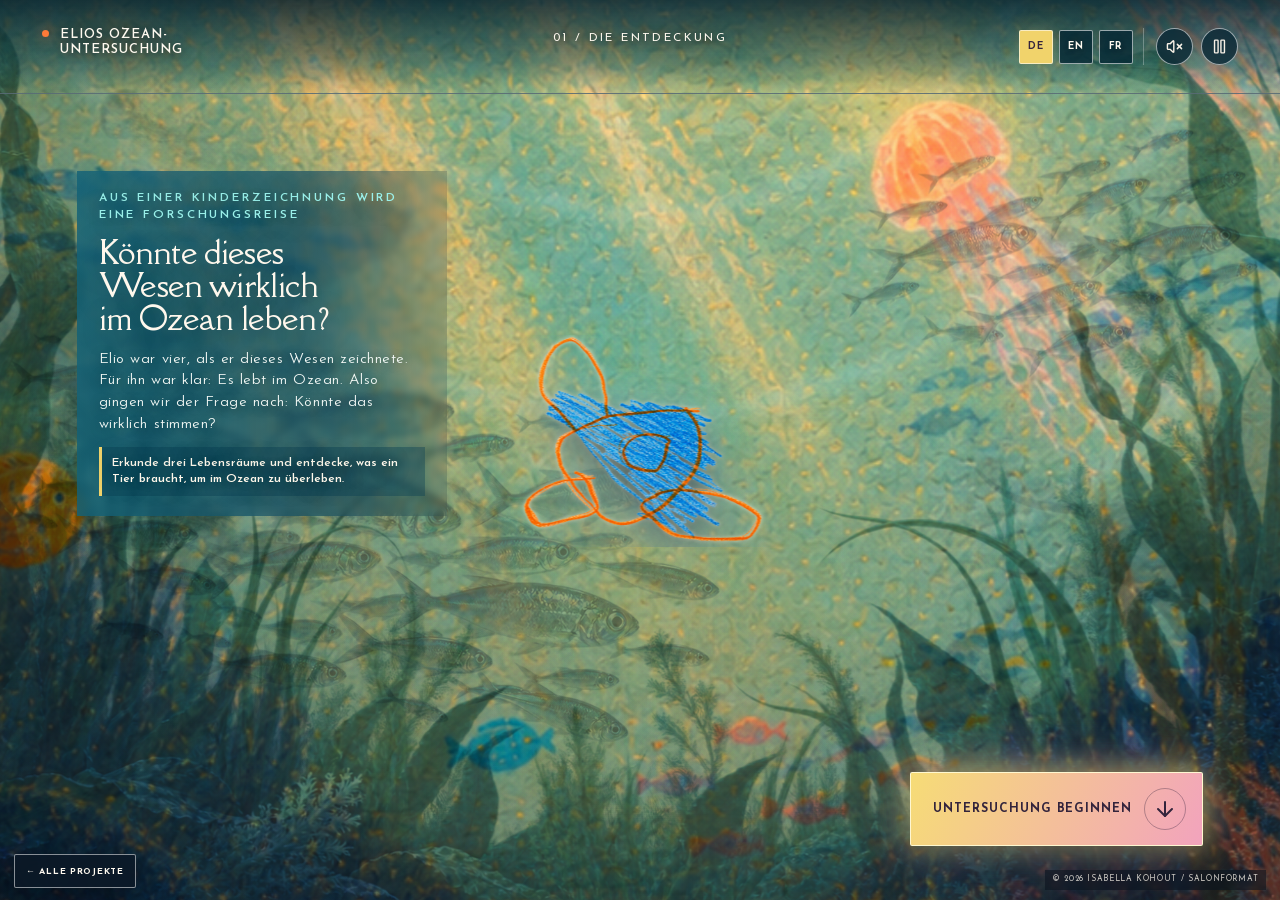
==== commit e78c0372: "Publish smoother creature motion and pastel ocean palette" ====
--- a/index.html
+++ b/index.html
@@ -1,4 +1,4 @@
-<!DOCTYPE html><html lang="en"><head><meta charSet="utf-8"/><meta name="viewport" content="width=device-width, initial-scale=1"/><link rel="stylesheet" href="/_next/static/css/index.og6SyIz_.css" data-rsc-css-href="/_next/static/css/index.og6SyIz_.css" data-precedence="vite-rsc/importer-resources"/><link rel="modulepreload" fetchPriority="low" href="/_next/static/chunks/index-MC_VKlO_.js"/><script src="/_next/static/chunks/rolldown-runtime-C60lm6uB.js" type="module" async=""></script><script src="/_next/static/chunks/framework-D_rUT4EX.js" type="module" async=""></script><link rel="modulepreload" href="/_next/static/chunks/layout-segment-context-BbwlB3qD.js" crossorigin=""/><link rel="modulepreload" href="/_next/static/chunks/page-B0gMowXp.js" crossorigin=""/><title>Could This Creature Live in the Ocean?</title><meta name="description" content="Elio was four when he drew this creature. He was certain it lived in the ocean. So we decided to investigate."/><script>Object.assign(((self[Symbol.for("vinext.navigationRuntime")]??={bootstrap:{routeManifest:null},functions:{}}).bootstrap.rsc??={rsc:[]}),{params:{},nav:{"pathname":"/","searchParams":[]}})</script><link rel="modulepreload" href="/_next/static/chunks/index-MC_VKlO_.js" />
+<!DOCTYPE html><html lang="en"><head><meta charSet="utf-8"/><meta name="viewport" content="width=device-width, initial-scale=1"/><link rel="stylesheet" href="/_next/static/css/index.BA0nnyvN.css" data-rsc-css-href="/_next/static/css/index.BA0nnyvN.css" data-precedence="vite-rsc/importer-resources"/><link rel="modulepreload" fetchPriority="low" href="/_next/static/chunks/index-C7QYvM1o.js"/><script src="/_next/static/chunks/rolldown-runtime-C60lm6uB.js" type="module" async=""></script><script src="/_next/static/chunks/framework-D_rUT4EX.js" type="module" async=""></script><link rel="modulepreload" href="/_next/static/chunks/layout-segment-context-BAGACClY.js" crossorigin=""/><link rel="modulepreload" href="/_next/static/chunks/page-BdeiOYpZ.js" crossorigin=""/><title>Could This Creature Live in the Ocean?</title><meta name="description" content="Elio was four when he drew this creature. He was certain it lived in the ocean. So we decided to investigate."/><script>Object.assign(((self[Symbol.for("vinext.navigationRuntime")]??={bootstrap:{routeManifest:null},functions:{}}).bootstrap.rsc??={rsc:[]}),{params:{},nav:{"pathname":"/","searchParams":[]}})</script><link rel="modulepreload" href="/_next/static/chunks/index-C7QYvM1o.js" />
 <link rel="preload" href="/_next/static/_vinext_fonts/josefin-sans-0353fac798a2/josefin-sans-24e312f2.woff2" as="font" type="font/woff2" crossorigin />
 <link rel="preload" href="/_next/static/_vinext_fonts/della-respira-7c8670de87cb/della-respira-858b4288.woff2" as="font" type="font/woff2" crossorigin />
 <style data-vinext-fonts>/* vietnamese */
@@ -65,4 +65,4 @@
 
 .__variable_della_respira_10ckjmp { --font-della: 'Della Respira', 'Della Respira Fallback'; }
 </style>
-</head><body class="__variable_josefin_sans_0m8793e __variable_della_respira_10ckjmp antialiased"><main class="experience "><p class="copyright-mark">© 2026 Isabella Kohout / Salonformat</p><a class="portfolio-return" href="https://salonformat.com/">← <!-- -->Alle Projekte</a><section class="ocean-stage" aria-labelledby="hero-title"><div class="collage-layer collage-surface" aria-hidden="true"></div><div class="ocean-image" aria-hidden="true" style="transform:scale(1.08) translate3d(0px, 0px, 0);filter:brightness(1) saturate(1)"></div><div class="water-light" aria-hidden="true" style="opacity:0.52"></div><div class="deep-haze" aria-hidden="true"></div><img class="fauna-layer" src="/fauna-background.png" alt="" aria-hidden="true" style="transform:translate3d(0px,0px,0) scale(1.04)"/><img class="fish-layer " src="/fish-midground.png" alt="" aria-hidden="true" style="transform:translate3d(0px,0px,0) scale(1)"/><img class="flora-layer" src="/flora-foreground.png" alt="" aria-hidden="true" style="transform:translate3d(0px,0px,0) scale(1.07)"/><div class="particles" aria-hidden="true"><i style="left:11%;width:2px;height:2px;animation-delay:0s;animation-duration:9s"></i><i style="left:48%;width:3.4px;height:3.4px;animation-delay:-1.7s;animation-duration:10.55s"></i><i style="left:85%;width:4.8px;height:4.8px;animation-delay:-3.4s;animation-duration:12.1s"></i><i style="left:22%;width:6.199999999999999px;height:6.199999999999999px;animation-delay:-5.1s;animation-duration:13.65s"></i><i style="left:59%;width:7.6px;height:7.6px;animation-delay:-6.8s;animation-duration:15.2s"></i><i style="left:96%;width:2px;height:2px;animation-delay:-8.5s;animation-duration:16.75s"></i><i style="left:33%;width:3.4px;height:3.4px;animation-delay:-10.2s;animation-duration:18.3s"></i><i style="left:70%;width:4.8px;height:4.8px;animation-delay:-11.9s;animation-duration:9s"></i><i style="left:7%;width:6.199999999999999px;height:6.199999999999999px;animation-delay:-13.6s;animation-duration:10.55s"></i><i style="left:44%;width:7.6px;height:7.6px;animation-delay:-1.299999999999999s;animation-duration:12.1s"></i><i style="left:81%;width:2px;height:2px;animation-delay:-3s;animation-duration:13.65s"></i><i style="left:18%;width:3.4px;height:3.4px;animation-delay:-4.699999999999999s;animation-duration:15.2s"></i><i style="left:55%;width:4.8px;height:4.8px;animation-delay:-6.399999999999999s;animation-duration:16.75s"></i><i style="left:92%;width:6.199999999999999px;height:6.199999999999999px;animation-delay:-8.099999999999998s;animation-duration:18.3s"></i><i style="left:29%;width:7.6px;height:7.6px;animation-delay:-9.8s;animation-duration:9s"></i><i style="left:66%;width:2px;height:2px;animation-delay:-11.5s;animation-duration:10.55s"></i><i style="left:3%;width:3.4px;height:3.4px;animation-delay:-13.2s;animation-duration:12.1s"></i><i style="left:40%;width:4.8px;height:4.8px;animation-delay:-0.8999999999999986s;animation-duration:13.65s"></i><i style="left:77%;width:6.199999999999999px;height:6.199999999999999px;animation-delay:-2.599999999999998s;animation-duration:15.2s"></i><i style="left:14%;width:7.6px;height:7.6px;animation-delay:-4.299999999999997s;animation-duration:16.75s"></i><i style="left:51%;width:2px;height:2px;animation-delay:-6s;animation-duration:18.3s"></i><i style="left:88%;width:3.4px;height:3.4px;animation-delay:-7.699999999999996s;animation-duration:9s"></i><i style="left:25%;width:4.8px;height:4.8px;animation-delay:-9.399999999999999s;animation-duration:10.55s"></i><i style="left:62%;width:6.199999999999999px;height:6.199999999999999px;animation-delay:-11.100000000000001s;animation-duration:12.1s"></i><i style="left:99%;width:7.6px;height:7.6px;animation-delay:-12.799999999999997s;animation-duration:13.65s"></i><i style="left:36%;width:2px;height:2px;animation-delay:-0.5s;animation-duration:15.2s"></i><i style="left:73%;width:3.4px;height:3.4px;animation-delay:-2.1999999999999957s;animation-duration:16.75s"></i><i style="left:10%;width:4.8px;height:4.8px;animation-delay:-3.8999999999999986s;animation-duration:18.3s"></i><i style="left:47%;width:6.199999999999999px;height:6.199999999999999px;animation-delay:-5.600000000000001s;animation-duration:9s"></i><i style="left:84%;width:7.6px;height:7.6px;animation-delay:-7.299999999999997s;animation-duration:10.55s"></i><i style="left:21%;width:2px;height:2px;animation-delay:-9s;animation-duration:12.1s"></i><i style="left:58%;width:3.4px;height:3.4px;animation-delay:-10.699999999999996s;animation-duration:13.65s"></i><i style="left:95%;width:4.8px;height:4.8px;animation-delay:-12.399999999999999s;animation-duration:15.2s"></i><i style="left:32%;width:6.199999999999999px;height:6.199999999999999px;animation-delay:-0.10000000000000142s;animation-duration:16.75s"></i><i style="left:69%;width:7.6px;height:7.6px;animation-delay:-1.7999999999999972s;animation-duration:18.3s"></i><i style="left:6%;width:2px;height:2px;animation-delay:-3.5s;animation-duration:9s"></i><i style="left:43%;width:3.4px;height:3.4px;animation-delay:-5.199999999999996s;animation-duration:10.55s"></i><i style="left:80%;width:4.8px;height:4.8px;animation-delay:-6.899999999999999s;animation-duration:12.1s"></i><i style="left:17%;width:6.199999999999999px;height:6.199999999999999px;animation-delay:-8.599999999999994s;animation-duration:13.65s"></i><i style="left:54%;width:7.6px;height:7.6px;animation-delay:-10.299999999999997s;animation-duration:15.2s"></i><i style="left:91%;width:2px;height:2px;animation-delay:-12s;animation-duration:16.75s"></i><i style="left:28%;width:3.4px;height:3.4px;animation-delay:-13.700000000000003s;animation-duration:18.3s"></i><i style="left:65%;width:4.8px;height:4.8px;animation-delay:-1.3999999999999915s;animation-duration:9s"></i><i style="left:2%;width:6.199999999999999px;height:6.199999999999999px;animation-delay:-3.0999999999999943s;animation-duration:10.55s"></i><i style="left:39%;width:7.6px;height:7.6px;animation-delay:-4.799999999999997s;animation-duration:12.1s"></i><i style="left:76%;width:2px;height:2px;animation-delay:-6.5s;animation-duration:13.65s"></i></div><header class="site-header"><a class="wordmark" href="#beginning" aria-label="Elios Ozean-Untersuchung — Anfang"><span class="wordmark-dot"></span><span>Elios Ozean-<br/>Untersuchung</span></a><p class="chapter">01 / <!-- -->Die Entdeckung</p><div class="controls" aria-label="Steuerung"><nav class="language-switcher" aria-label="Language / Sprache / Langue"><a class="active" href="/de" aria-current="page">DE</a><a class="" href="/en">EN</a><a class="" href="/fr">FR</a></nav><button type="button" aria-label="Klang einschalten"><svg xmlns="http://www.w3.org/2000/svg" width="17" height="17" viewBox="0 0 24 24" fill="none" stroke="currentColor" stroke-width="2" stroke-linecap="round" stroke-linejoin="round" class="lucide lucide-volume-x" aria-hidden="true"><path d="M11 4.702a.705.705 0 0 0-1.203-.498L6.413 7.587A1.4 1.4 0 0 1 5.416 8H3a1 1 0 0 0-1 1v6a1 1 0 0 0 1 1h2.416a1.4 1.4 0 0 1 .997.413l3.383 3.384A.705.705 0 0 0 11 19.298z"></path><line x1="22" x2="16" y1="9" y2="15"></line><line x1="16" x2="22" y1="9" y2="15"></line></svg></button><button type="button" aria-label="Animation pausieren"><svg xmlns="http://www.w3.org/2000/svg" width="17" height="17" viewBox="0 0 24 24" fill="none" stroke="currentColor" stroke-width="2" stroke-linecap="round" stroke-linejoin="round" class="lucide lucide-pause" aria-hidden="true"><rect x="14" y="3" width="5" height="18" rx="1"></rect><rect x="5" y="3" width="5" height="18" rx="1"></rect></svg></button></div></header><div id="beginning" class="hero-copy"><p class="eyebrow">Aus einer Kinderzeichnung wird eine Forschungsreise</p><h1 id="hero-title">Könnte dieses Wesen wirklich<br/>im Ozean leben?</h1><p class="lead">Elio war vier, als er dieses Wesen zeichnete. Für ihn war klar: Es lebt im Ozean. Also gingen wir der Frage nach: Könnte das wirklich stimmen?</p><p class="journey-orientation">Erkunde drei Lebensräume und entdecke, was ein Tier braucht, um im Ozean zu überleben.</p></div><button class="descend" type="button"><span>Untersuchung beginnen</span><svg xmlns="http://www.w3.org/2000/svg" width="18" height="18" viewBox="0 0 24 24" fill="none" stroke="currentColor" stroke-width="2" stroke-linecap="round" stroke-linejoin="round" class="lucide lucide-arrow-down" aria-hidden="true"><path d="M12 5v14"></path><path d="m19 12-7 7-7-7"></path></svg></button></section><div class="creature-guide   " style="left:50%;top:49%;transform:translate(-50%,-50%) scale(1) rotate(0deg)"><div class="creature-glow" style="opacity:0.35" aria-hidden="true"></div><img class="creature" src="/elios-wesen.png" alt="Elio’s orange-and-blue drawing of an imaginary creature" draggable="false"/><div class="creature-signals" aria-hidden="true"><i></i><i></i><i></i></div></div></main><script type="module" src="/_next/static/chunks/index-MC_VKlO_.js" id="_R_" async=""></script><script>((self[Symbol.for("vinext.navigationRuntime")]??={bootstrap:{routeManifest:null},functions:{}}).bootstrap.rsc??={rsc:[]}).rsc.push("2:I[\"8c0f216c4604\",[],\"Children\",1]\n")</script><script>((self[Symbol.for("vinext.navigationRuntime")]??={bootstrap:{routeManifest:null},functions:{}}).bootstrap.rsc??={rsc:[]}).rsc.push("3:I[\"593f344dc510\",[],\"GlobalErrorBoundary\",1]\n")</script><script>((self[Symbol.for("vinext.navigationRuntime")]??={bootstrap:{routeManifest:null},functions:{}}).bootstrap.rsc??={rsc:[]}).rsc.push("4:I[\"0b874ad30386\",[],\"default\",1]\n")</script><script>((self[Symbol.for("vinext.navigationRuntime")]??={bootstrap:{routeManifest:null},functions:{}}).bootstrap.rsc??={rsc:[]}).rsc.push("5:I[\"593f344dc510\",[],\"ErrorBoundary\",1]\n")</script><script>((self[Symbol.for("vinext.navigationRuntime")]??={bootstrap:{routeManifest:null},functions:{}}).bootstrap.rsc??={rsc:[]}).rsc.push("6:I[\"15c18cfaeeff\",[],\"LayoutSegmentProvider\",1]\n")</script><script>((self[Symbol.for("vinext.navigationRuntime")]??={bootstrap:{routeManifest:null},functions:{}}).bootstrap.rsc??={rsc:[]}).rsc.push("7:I[\"8c0f216c4604\",[],\"Slot\",1]\n")</script><script>((self[Symbol.for("vinext.navigationRuntime")]??={bootstrap:{routeManifest:null},functions:{}}).bootstrap.rsc??={rsc:[]}).rsc.push("8:I[\"593f344dc510\",[],\"NotFoundBoundary\",1]\n")</script><script>((self[Symbol.for("vinext.navigationRuntime")]??={bootstrap:{routeManifest:null},functions:{}}).bootstrap.rsc??={rsc:[]}).rsc.push("9:I[\"9276801271d6\",[],\"AppRouterScrollTarget\",1]\n")</script><script>((self[Symbol.for("vinext.navigationRuntime")]??={bootstrap:{routeManifest:null},functions:{}}).bootstrap.rsc??={rsc:[]}).rsc.push("a:I[\"593f344dc510\",[],\"RedirectBoundary\",1]\n")</script><script>((self[Symbol.for("vinext.navigationRuntime")]??={bootstrap:{routeManifest:null},functions:{}}).bootstrap.rsc??={rsc:[]}).rsc.push(":HL[\"/_next/static/css/index.og6SyIz_.css\",\"style\"     ]\n")</script><script>((self[Symbol.for("vinext.navigationRuntime")]??={bootstrap:{routeManifest:null},functions:{}}).bootstrap.rsc??={rsc:[]}).rsc.push("0:{\"page:/\":\"$L1\",\"layout:/\":[[[\"$\",\"link\",\"css:/_next/static/css/index.og6SyIz_.css\",{\"rel\":\"stylesheet\",\"precedence\":\"vite-rsc/importer-resources\",\"href\":\"/_next/static/css/index.og6SyIz_.css\",\"data-rsc-css-href\":\"/_next/static/css/index.og6SyIz_.css\"}],\"$undefined\"],[\"$\",\"html\",null,{\"lang\":\"en\",\"children\":[\"$\",\"body\",null,{\"className\":\"__variable_josefin_sans_0m8793e __variable_della_respira_10ckjmp antialiased\",\"children\":[\"$\",\"$L2\",null,{}]}]}]],\"route:/\":[[[\"$\",\"meta\",null,{\"charSet\":\"utf-8\"}],[[\"$\",\"title\",\"0\",{\"children\":\"Could This Creature Live in the Ocean?\"}],[\"$\",\"meta\",\"1\",{\"name\":\"description\",\"content\":\"Elio was four when he drew this creature. He was certain it lived in the ocean. So we decided to investigate.\"}]],[[\"$\",\"meta\",\"0\",{\"name\":\"viewport\",\"content\":\"width=device-width, initial-scale=1\"}]]],[\"$\",\"$L3\",null,{\"fallback\":\"$4\",\"children\":[\"$\",\"$L5\",null,{\"fallback\":\"$4\",\"children\":[\"$\",\"$L6\",null,{\"providerId\":\"layout:/\",\"segmentMap\":{\"children\":[]},\"children\":[\"$\",\"$L7\",null,{\"id\":\"layout:/\",\"parallelSlots\":\"$undefined\",\"children\":[\"$\",\"$L8\",null,{\"resetKey\":\"\",\"fallback\":[[\"$\",\"title\",null,{\"children\":\"404: This page could not be found.\"}],[\"$\",\"div\",null,{\"style\":{\"fontFamily\":\"system-ui,\\\"Segoe UI\\\",Roboto,Helvetica,Arial,sans-serif,\\\"Apple Color Emoji\\\",\\\"Segoe UI Emoji\\\"\",\"height\":\"100vh\",\"textAlign\":\"center\",\"display\":\"flex\",\"flexDirection\":\"column\",\"alignItems\":\"center\",\"justifyContent\":\"center\"},\"children\":[\"$\",\"div\",null,{\"children\":[[\"$\",\"style\",null,{\"dangerouslySetInnerHTML\":{\"__html\":\"body{color:#000;background:#fff;margin:0}.next-error-h1{border-right:1px solid rgba(0,0,0,.3)}@media (prefers-color-scheme:dark){body{color:#fff;background:#000}.next-error-h1{border-right:1px solid rgba(255,255,255,.3)}}\"}}],[\"$\",\"h1\",null,{\"className\":\"next-error-h1\",\"style\":{\"display\":\"inline-block\",\"margin\":\"0 20px 0 0\",\"padding\":\"0 23px 0 0\",\"fontSize\":24,\"fontWeight\":500,\"verticalAlign\":\"top\",\"lineHeight\":\"49px\"},\"children\":404}],[\"$\",\"div\",null,{\"style\":{\"display\":\"inline-block\"},\"children\":[\"$\",\"h2\",null,{\"style\":{\"fontSize\":14,\"fontWeight\":400,\"lineHeight\":\"49px\",\"margin\":0},\"children\":\"This page could not be found.\"}]}]]}]}]],\"children\":[\"$\",\"$L9\",null,{\"children\":[\"$\",\"$La\",null,{\"children\":[[\"$\",\"$L6\",null,{\"providerId\":\"page:/\",\"segmentMap\":{\"children\":[\"__PAGE__\"]},\"children\":[\"$\",\"$L7\",null,{\"id\":\"page:/\"}]}],null]}]}]}]}]}]}]}],null,null],\"__route\":\"route:/\",\"__interceptionContext\":null,\"__layoutIds\":[\"layout:/\"],\"__rootLayout\":\"/\",\"__bfcacheSegmentIdentities\":{\"layout:/\":\"[\\\"layout\\\",\\\"layout:/\\\",\\\"root-boundary:/\\\",\\\"\\\"]\",\"page:/\":\"[\\\"page\\\",\\\"page:/\\\",\\\"root-boundary:/\\\",\\\"\\\"]\"},\"__srcPage\":[\"page\"],\"__layoutFlags\":{\"layout:/\":\"s\"},\"__artifactCompatibility\":{\"schemaVersion\":1,\"graphVersion\":\"app-route-graph:1177fd80f83fa7b0\",\"deploymentVersion\":\"69939f76-0f04-448b-8fc1-fac6211a9ce9\",\"appElementsSchemaVersion\":1,\"rscPayloadSchemaVersion\":1,\"rootBoundaryId\":\"/\",\"renderEpoch\":null},\"__dynamicStaleTime\":0}\n")</script><script>((self[Symbol.for("vinext.navigationRuntime")]??={bootstrap:{routeManifest:null},functions:{}}).bootstrap.rsc??={rsc:[]}).rsc.push("b:I[\"6efdf509a785\",[],\"default\",1]\n")</script><script>((self[Symbol.for("vinext.navigationRuntime")]??={bootstrap:{routeManifest:null},functions:{}}).bootstrap.rsc??={rsc:[]}).rsc.push("1:[\"$\",\"$Lb\",null,{\"params\":\"$@c\",\"searchParams\":\"$@d\"}]\n")</script><script>((self[Symbol.for("vinext.navigationRuntime")]??={bootstrap:{routeManifest:null},functions:{}}).bootstrap.rsc??={rsc:[]}).rsc.push("c:{}\n")</script><script>((self[Symbol.for("vinext.navigationRuntime")]??={bootstrap:{routeManifest:null},functions:{}}).bootstrap.rsc??={rsc:[]}).rsc.push("d:{}\n")</script><script>Object.assign(((self[Symbol.for("vinext.navigationRuntime")]??={bootstrap:{routeManifest:null},functions:{}}).bootstrap.rsc??={rsc:[]}),{"initialCacheKind":"dynamic","dynamicStaleTimeSeconds":0});((self[Symbol.for("vinext.navigationRuntime")]??={bootstrap:{routeManifest:null},functions:{}}).bootstrap.rsc??={rsc:[]}).done=true</script></body></html>+</head><body class="__variable_josefin_sans_0m8793e __variable_della_respira_10ckjmp antialiased"><main class="experience "><p class="copyright-mark">© 2026 Isabella Kohout / Salonformat</p><a class="portfolio-return" href="https://salonformat.com/">← <!-- -->Alle Projekte</a><section class="ocean-stage" aria-labelledby="hero-title"><div class="collage-layer collage-surface" aria-hidden="true"></div><div class="ocean-image" aria-hidden="true" style="transform:scale(1.08) translate3d(0px, 0px, 0);filter:brightness(1) saturate(1)"></div><div class="water-light" aria-hidden="true" style="opacity:0.52"></div><div class="deep-haze" aria-hidden="true"></div><img class="fauna-layer" src="/fauna-background.png" alt="" aria-hidden="true" style="transform:translate3d(0px,0px,0) scale(1.04)"/><img class="fish-layer " src="/fish-midground.png" alt="" aria-hidden="true" style="transform:translate3d(0px,0px,0) scale(1)"/><img class="flora-layer" src="/flora-foreground.png" alt="" aria-hidden="true" style="transform:translate3d(0px,0px,0) scale(1.07)"/><div class="particles" aria-hidden="true"><i style="left:11%;width:2px;height:2px;animation-delay:0s;animation-duration:9s"></i><i style="left:48%;width:3.4px;height:3.4px;animation-delay:-1.7s;animation-duration:10.55s"></i><i style="left:85%;width:4.8px;height:4.8px;animation-delay:-3.4s;animation-duration:12.1s"></i><i style="left:22%;width:6.199999999999999px;height:6.199999999999999px;animation-delay:-5.1s;animation-duration:13.65s"></i><i style="left:59%;width:7.6px;height:7.6px;animation-delay:-6.8s;animation-duration:15.2s"></i><i style="left:96%;width:2px;height:2px;animation-delay:-8.5s;animation-duration:16.75s"></i><i style="left:33%;width:3.4px;height:3.4px;animation-delay:-10.2s;animation-duration:18.3s"></i><i style="left:70%;width:4.8px;height:4.8px;animation-delay:-11.9s;animation-duration:9s"></i><i style="left:7%;width:6.199999999999999px;height:6.199999999999999px;animation-delay:-13.6s;animation-duration:10.55s"></i><i style="left:44%;width:7.6px;height:7.6px;animation-delay:-1.299999999999999s;animation-duration:12.1s"></i><i style="left:81%;width:2px;height:2px;animation-delay:-3s;animation-duration:13.65s"></i><i style="left:18%;width:3.4px;height:3.4px;animation-delay:-4.699999999999999s;animation-duration:15.2s"></i><i style="left:55%;width:4.8px;height:4.8px;animation-delay:-6.399999999999999s;animation-duration:16.75s"></i><i style="left:92%;width:6.199999999999999px;height:6.199999999999999px;animation-delay:-8.099999999999998s;animation-duration:18.3s"></i><i style="left:29%;width:7.6px;height:7.6px;animation-delay:-9.8s;animation-duration:9s"></i><i style="left:66%;width:2px;height:2px;animation-delay:-11.5s;animation-duration:10.55s"></i><i style="left:3%;width:3.4px;height:3.4px;animation-delay:-13.2s;animation-duration:12.1s"></i><i style="left:40%;width:4.8px;height:4.8px;animation-delay:-0.8999999999999986s;animation-duration:13.65s"></i><i style="left:77%;width:6.199999999999999px;height:6.199999999999999px;animation-delay:-2.599999999999998s;animation-duration:15.2s"></i><i style="left:14%;width:7.6px;height:7.6px;animation-delay:-4.299999999999997s;animation-duration:16.75s"></i><i style="left:51%;width:2px;height:2px;animation-delay:-6s;animation-duration:18.3s"></i><i style="left:88%;width:3.4px;height:3.4px;animation-delay:-7.699999999999996s;animation-duration:9s"></i><i style="left:25%;width:4.8px;height:4.8px;animation-delay:-9.399999999999999s;animation-duration:10.55s"></i><i style="left:62%;width:6.199999999999999px;height:6.199999999999999px;animation-delay:-11.100000000000001s;animation-duration:12.1s"></i><i style="left:99%;width:7.6px;height:7.6px;animation-delay:-12.799999999999997s;animation-duration:13.65s"></i><i style="left:36%;width:2px;height:2px;animation-delay:-0.5s;animation-duration:15.2s"></i><i style="left:73%;width:3.4px;height:3.4px;animation-delay:-2.1999999999999957s;animation-duration:16.75s"></i><i style="left:10%;width:4.8px;height:4.8px;animation-delay:-3.8999999999999986s;animation-duration:18.3s"></i><i style="left:47%;width:6.199999999999999px;height:6.199999999999999px;animation-delay:-5.600000000000001s;animation-duration:9s"></i><i style="left:84%;width:7.6px;height:7.6px;animation-delay:-7.299999999999997s;animation-duration:10.55s"></i><i style="left:21%;width:2px;height:2px;animation-delay:-9s;animation-duration:12.1s"></i><i style="left:58%;width:3.4px;height:3.4px;animation-delay:-10.699999999999996s;animation-duration:13.65s"></i><i style="left:95%;width:4.8px;height:4.8px;animation-delay:-12.399999999999999s;animation-duration:15.2s"></i><i style="left:32%;width:6.199999999999999px;height:6.199999999999999px;animation-delay:-0.10000000000000142s;animation-duration:16.75s"></i><i style="left:69%;width:7.6px;height:7.6px;animation-delay:-1.7999999999999972s;animation-duration:18.3s"></i><i style="left:6%;width:2px;height:2px;animation-delay:-3.5s;animation-duration:9s"></i><i style="left:43%;width:3.4px;height:3.4px;animation-delay:-5.199999999999996s;animation-duration:10.55s"></i><i style="left:80%;width:4.8px;height:4.8px;animation-delay:-6.899999999999999s;animation-duration:12.1s"></i><i style="left:17%;width:6.199999999999999px;height:6.199999999999999px;animation-delay:-8.599999999999994s;animation-duration:13.65s"></i><i style="left:54%;width:7.6px;height:7.6px;animation-delay:-10.299999999999997s;animation-duration:15.2s"></i><i style="left:91%;width:2px;height:2px;animation-delay:-12s;animation-duration:16.75s"></i><i style="left:28%;width:3.4px;height:3.4px;animation-delay:-13.700000000000003s;animation-duration:18.3s"></i><i style="left:65%;width:4.8px;height:4.8px;animation-delay:-1.3999999999999915s;animation-duration:9s"></i><i style="left:2%;width:6.199999999999999px;height:6.199999999999999px;animation-delay:-3.0999999999999943s;animation-duration:10.55s"></i><i style="left:39%;width:7.6px;height:7.6px;animation-delay:-4.799999999999997s;animation-duration:12.1s"></i><i style="left:76%;width:2px;height:2px;animation-delay:-6.5s;animation-duration:13.65s"></i></div><header class="site-header"><a class="wordmark" href="#beginning" aria-label="Elios Ozean-Untersuchung — Anfang"><span class="wordmark-dot"></span><span>Elios Ozean-<br/>Untersuchung</span></a><p class="chapter">01 / <!-- -->Die Entdeckung</p><div class="controls" aria-label="Steuerung"><nav class="language-switcher" aria-label="Language / Sprache / Langue"><a class="active" href="/de" aria-current="page">DE</a><a class="" href="/en">EN</a><a class="" href="/fr">FR</a></nav><button type="button" aria-label="Klang einschalten"><svg xmlns="http://www.w3.org/2000/svg" width="17" height="17" viewBox="0 0 24 24" fill="none" stroke="currentColor" stroke-width="2" stroke-linecap="round" stroke-linejoin="round" class="lucide lucide-volume-x" aria-hidden="true"><path d="M11 4.702a.705.705 0 0 0-1.203-.498L6.413 7.587A1.4 1.4 0 0 1 5.416 8H3a1 1 0 0 0-1 1v6a1 1 0 0 0 1 1h2.416a1.4 1.4 0 0 1 .997.413l3.383 3.384A.705.705 0 0 0 11 19.298z"></path><line x1="22" x2="16" y1="9" y2="15"></line><line x1="16" x2="22" y1="9" y2="15"></line></svg></button><button type="button" aria-label="Animation pausieren"><svg xmlns="http://www.w3.org/2000/svg" width="17" height="17" viewBox="0 0 24 24" fill="none" stroke="currentColor" stroke-width="2" stroke-linecap="round" stroke-linejoin="round" class="lucide lucide-pause" aria-hidden="true"><rect x="14" y="3" width="5" height="18" rx="1"></rect><rect x="5" y="3" width="5" height="18" rx="1"></rect></svg></button></div></header><div id="beginning" class="hero-copy"><p class="eyebrow">Aus einer Kinderzeichnung wird eine Forschungsreise</p><h1 id="hero-title">Könnte dieses Wesen wirklich<br/>im Ozean leben?</h1><p class="lead">Elio war vier, als er dieses Wesen zeichnete. Für ihn war klar: Es lebt im Ozean. Also gingen wir der Frage nach: Könnte das wirklich stimmen?</p><p class="journey-orientation">Erkunde drei Lebensräume und entdecke, was ein Tier braucht, um im Ozean zu überleben.</p></div><button class="descend" type="button"><span>Untersuchung beginnen</span><svg xmlns="http://www.w3.org/2000/svg" width="18" height="18" viewBox="0 0 24 24" fill="none" stroke="currentColor" stroke-width="2" stroke-linecap="round" stroke-linejoin="round" class="lucide lucide-arrow-down" aria-hidden="true"><path d="M12 5v14"></path><path d="m19 12-7 7-7-7"></path></svg></button></section><div class="creature-guide   "><div class="creature-glow" style="opacity:0.35" aria-hidden="true"></div><img class="creature" src="/_next/static/media/elios-wesen.1a6a8361.png" alt="Elio’s orange-and-blue drawing of an imaginary creature" draggable="false"/><div class="creature-signals" aria-hidden="true"><i></i><i></i><i></i></div></div></main><script type="module" src="/_next/static/chunks/index-C7QYvM1o.js" id="_R_" async=""></script><script>((self[Symbol.for("vinext.navigationRuntime")]??={bootstrap:{routeManifest:null},functions:{}}).bootstrap.rsc??={rsc:[]}).rsc.push("2:I[\"8c0f216c4604\",[],\"Children\",1]\n")</script><script>((self[Symbol.for("vinext.navigationRuntime")]??={bootstrap:{routeManifest:null},functions:{}}).bootstrap.rsc??={rsc:[]}).rsc.push("3:I[\"593f344dc510\",[],\"GlobalErrorBoundary\",1]\n")</script><script>((self[Symbol.for("vinext.navigationRuntime")]??={bootstrap:{routeManifest:null},functions:{}}).bootstrap.rsc??={rsc:[]}).rsc.push("4:I[\"0b874ad30386\",[],\"default\",1]\n")</script><script>((self[Symbol.for("vinext.navigationRuntime")]??={bootstrap:{routeManifest:null},functions:{}}).bootstrap.rsc??={rsc:[]}).rsc.push("5:I[\"593f344dc510\",[],\"ErrorBoundary\",1]\n")</script><script>((self[Symbol.for("vinext.navigationRuntime")]??={bootstrap:{routeManifest:null},functions:{}}).bootstrap.rsc??={rsc:[]}).rsc.push("6:I[\"15c18cfaeeff\",[],\"LayoutSegmentProvider\",1]\n")</script><script>((self[Symbol.for("vinext.navigationRuntime")]??={bootstrap:{routeManifest:null},functions:{}}).bootstrap.rsc??={rsc:[]}).rsc.push("7:I[\"8c0f216c4604\",[],\"Slot\",1]\n")</script><script>((self[Symbol.for("vinext.navigationRuntime")]??={bootstrap:{routeManifest:null},functions:{}}).bootstrap.rsc??={rsc:[]}).rsc.push("8:I[\"593f344dc510\",[],\"NotFoundBoundary\",1]\n")</script><script>((self[Symbol.for("vinext.navigationRuntime")]??={bootstrap:{routeManifest:null},functions:{}}).bootstrap.rsc??={rsc:[]}).rsc.push("9:I[\"9276801271d6\",[],\"AppRouterScrollTarget\",1]\n")</script><script>((self[Symbol.for("vinext.navigationRuntime")]??={bootstrap:{routeManifest:null},functions:{}}).bootstrap.rsc??={rsc:[]}).rsc.push("a:I[\"593f344dc510\",[],\"RedirectBoundary\",1]\n")</script><script>((self[Symbol.for("vinext.navigationRuntime")]??={bootstrap:{routeManifest:null},functions:{}}).bootstrap.rsc??={rsc:[]}).rsc.push(":HL[\"/_next/static/css/index.BA0nnyvN.css\",\"style\"     ]\n")</script><script>((self[Symbol.for("vinext.navigationRuntime")]??={bootstrap:{routeManifest:null},functions:{}}).bootstrap.rsc??={rsc:[]}).rsc.push("0:{\"page:/\":\"$L1\",\"layout:/\":[[[\"$\",\"link\",\"css:/_next/static/css/index.BA0nnyvN.css\",{\"rel\":\"stylesheet\",\"precedence\":\"vite-rsc/importer-resources\",\"href\":\"/_next/static/css/index.BA0nnyvN.css\",\"data-rsc-css-href\":\"/_next/static/css/index.BA0nnyvN.css\"}],\"$undefined\"],[\"$\",\"html\",null,{\"lang\":\"en\",\"children\":[\"$\",\"body\",null,{\"className\":\"__variable_josefin_sans_0m8793e __variable_della_respira_10ckjmp antialiased\",\"children\":[\"$\",\"$L2\",null,{}]}]}]],\"route:/\":[[[\"$\",\"meta\",null,{\"charSet\":\"utf-8\"}],[[\"$\",\"title\",\"0\",{\"children\":\"Could This Creature Live in the Ocean?\"}],[\"$\",\"meta\",\"1\",{\"name\":\"description\",\"content\":\"Elio was four when he drew this creature. He was certain it lived in the ocean. So we decided to investigate.\"}]],[[\"$\",\"meta\",\"0\",{\"name\":\"viewport\",\"content\":\"width=device-width, initial-scale=1\"}]]],[\"$\",\"$L3\",null,{\"fallback\":\"$4\",\"children\":[\"$\",\"$L5\",null,{\"fallback\":\"$4\",\"children\":[\"$\",\"$L6\",null,{\"providerId\":\"layout:/\",\"segmentMap\":{\"children\":[]},\"children\":[\"$\",\"$L7\",null,{\"id\":\"layout:/\",\"parallelSlots\":\"$undefined\",\"children\":[\"$\",\"$L8\",null,{\"resetKey\":\"\",\"fallback\":[[\"$\",\"title\",null,{\"children\":\"404: This page could not be found.\"}],[\"$\",\"div\",null,{\"style\":{\"fontFamily\":\"system-ui,\\\"Segoe UI\\\",Roboto,Helvetica,Arial,sans-serif,\\\"Apple Color Emoji\\\",\\\"Segoe UI Emoji\\\"\",\"height\":\"100vh\",\"textAlign\":\"center\",\"display\":\"flex\",\"flexDirection\":\"column\",\"alignItems\":\"center\",\"justifyContent\":\"center\"},\"children\":[\"$\",\"div\",null,{\"children\":[[\"$\",\"style\",null,{\"dangerouslySetInnerHTML\":{\"__html\":\"body{color:#000;background:#fff;margin:0}.next-error-h1{border-right:1px solid rgba(0,0,0,.3)}@media (prefers-color-scheme:dark){body{color:#fff;background:#000}.next-error-h1{border-right:1px solid rgba(255,255,255,.3)}}\"}}],[\"$\",\"h1\",null,{\"className\":\"next-error-h1\",\"style\":{\"display\":\"inline-block\",\"margin\":\"0 20px 0 0\",\"padding\":\"0 23px 0 0\",\"fontSize\":24,\"fontWeight\":500,\"verticalAlign\":\"top\",\"lineHeight\":\"49px\"},\"children\":404}],[\"$\",\"div\",null,{\"style\":{\"display\":\"inline-block\"},\"children\":[\"$\",\"h2\",null,{\"style\":{\"fontSize\":14,\"fontWeight\":400,\"lineHeight\":\"49px\",\"margin\":0},\"children\":\"This page could not be found.\"}]}]]}]}]],\"children\":[\"$\",\"$L9\",null,{\"children\":[\"$\",\"$La\",null,{\"children\":[[\"$\",\"$L6\",null,{\"providerId\":\"page:/\",\"segmentMap\":{\"children\":[\"__PAGE__\"]},\"children\":[\"$\",\"$L7\",null,{\"id\":\"page:/\"}]}],null]}]}]}]}]}]}]}],null,null],\"__route\":\"route:/\",\"__interceptionContext\":null,\"__layoutIds\":[\"layout:/\"],\"__rootLayout\":\"/\",\"__bfcacheSegmentIdentities\":{\"layout:/\":\"[\\\"layout\\\",\\\"layout:/\\\",\\\"root-boundary:/\\\",\\\"\\\"]\",\"page:/\":\"[\\\"page\\\",\\\"page:/\\\",\\\"root-boundary:/\\\",\\\"\\\"]\"},\"__srcPage\":[\"page\"],\"__layoutFlags\":{\"layout:/\":\"s\"},\"__artifactCompatibility\":{\"schemaVersion\":1,\"graphVersion\":\"app-route-graph:1177fd80f83fa7b0\",\"deploymentVersion\":\"38542c37-26e6-46ff-80a9-ea237b19a421\",\"appElementsSchemaVersion\":1,\"rscPayloadSchemaVersion\":1,\"rootBoundaryId\":\"/\",\"renderEpoch\":null}}\n")</script><script>((self[Symbol.for("vinext.navigationRuntime")]??={bootstrap:{routeManifest:null},functions:{}}).bootstrap.rsc??={rsc:[]}).rsc.push("b:I[\"6efdf509a785\",[],\"default\",1]\n")</script><script>((self[Symbol.for("vinext.navigationRuntime")]??={bootstrap:{routeManifest:null},functions:{}}).bootstrap.rsc??={rsc:[]}).rsc.push("1:[\"$\",\"$Lb\",null,{\"params\":\"$@c\",\"searchParams\":\"$@d\"}]\n")</script><script>((self[Symbol.for("vinext.navigationRuntime")]??={bootstrap:{routeManifest:null},functions:{}}).bootstrap.rsc??={rsc:[]}).rsc.push("c:{}\n")</script><script>((self[Symbol.for("vinext.navigationRuntime")]??={bootstrap:{routeManifest:null},functions:{}}).bootstrap.rsc??={rsc:[]}).rsc.push("d:{}\n")</script><script>Object.assign(((self[Symbol.for("vinext.navigationRuntime")]??={bootstrap:{routeManifest:null},functions:{}}).bootstrap.rsc??={rsc:[]}),{"initialCacheKind":"dynamic"});((self[Symbol.for("vinext.navigationRuntime")]??={bootstrap:{routeManifest:null},functions:{}}).bootstrap.rsc??={rsc:[]}).done=true</script></body></html>
